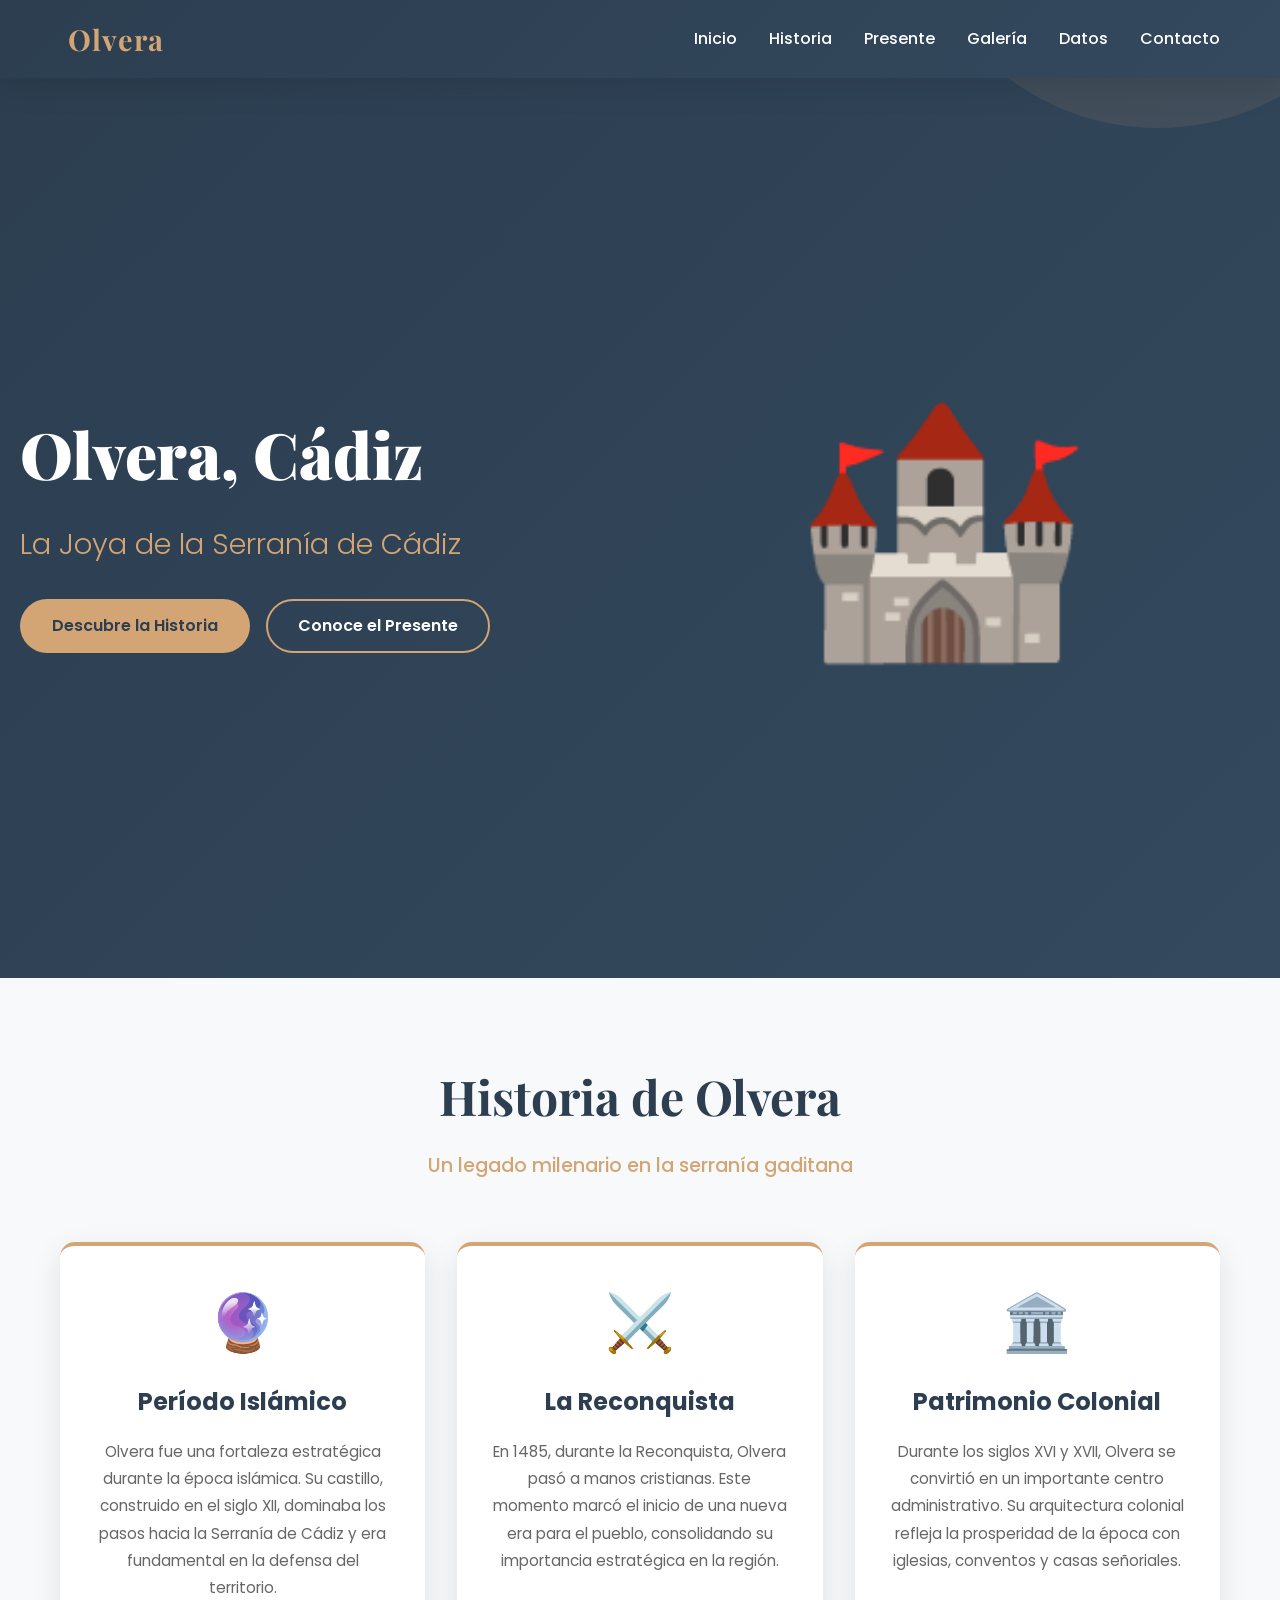
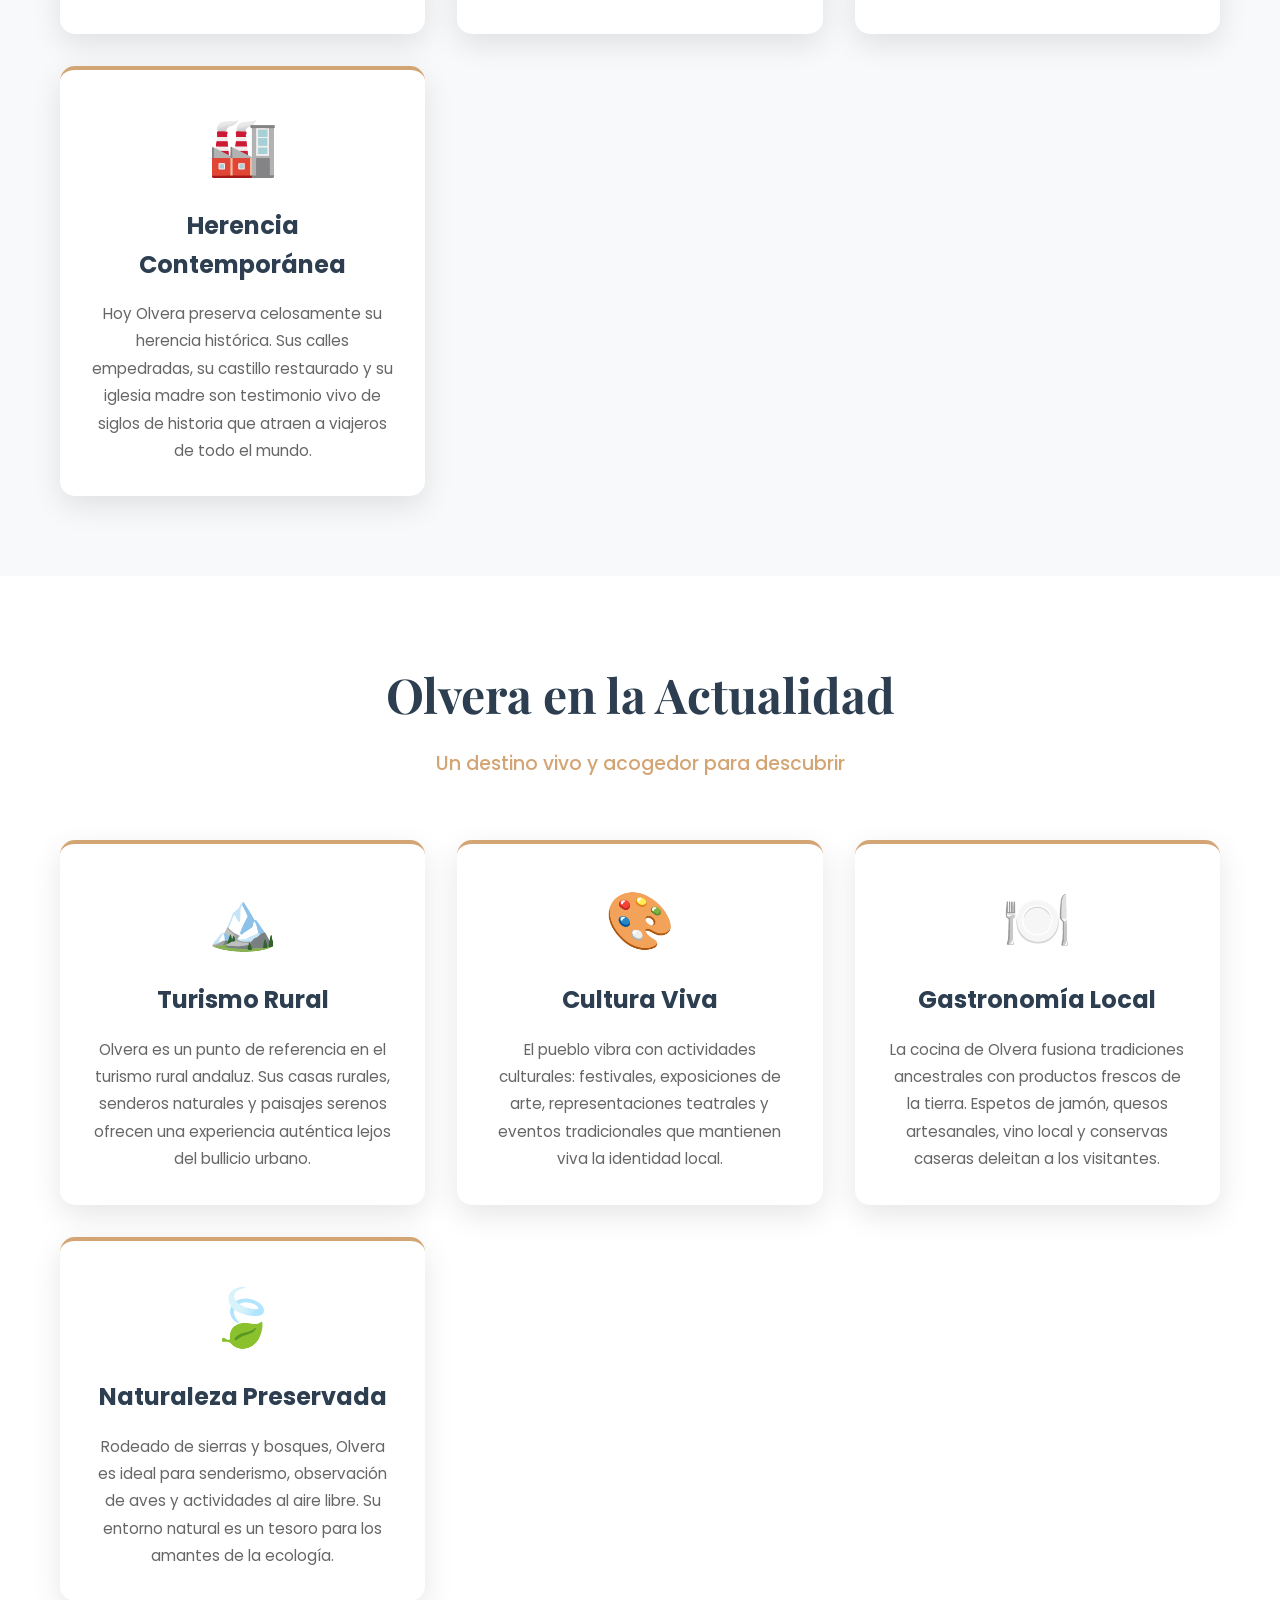
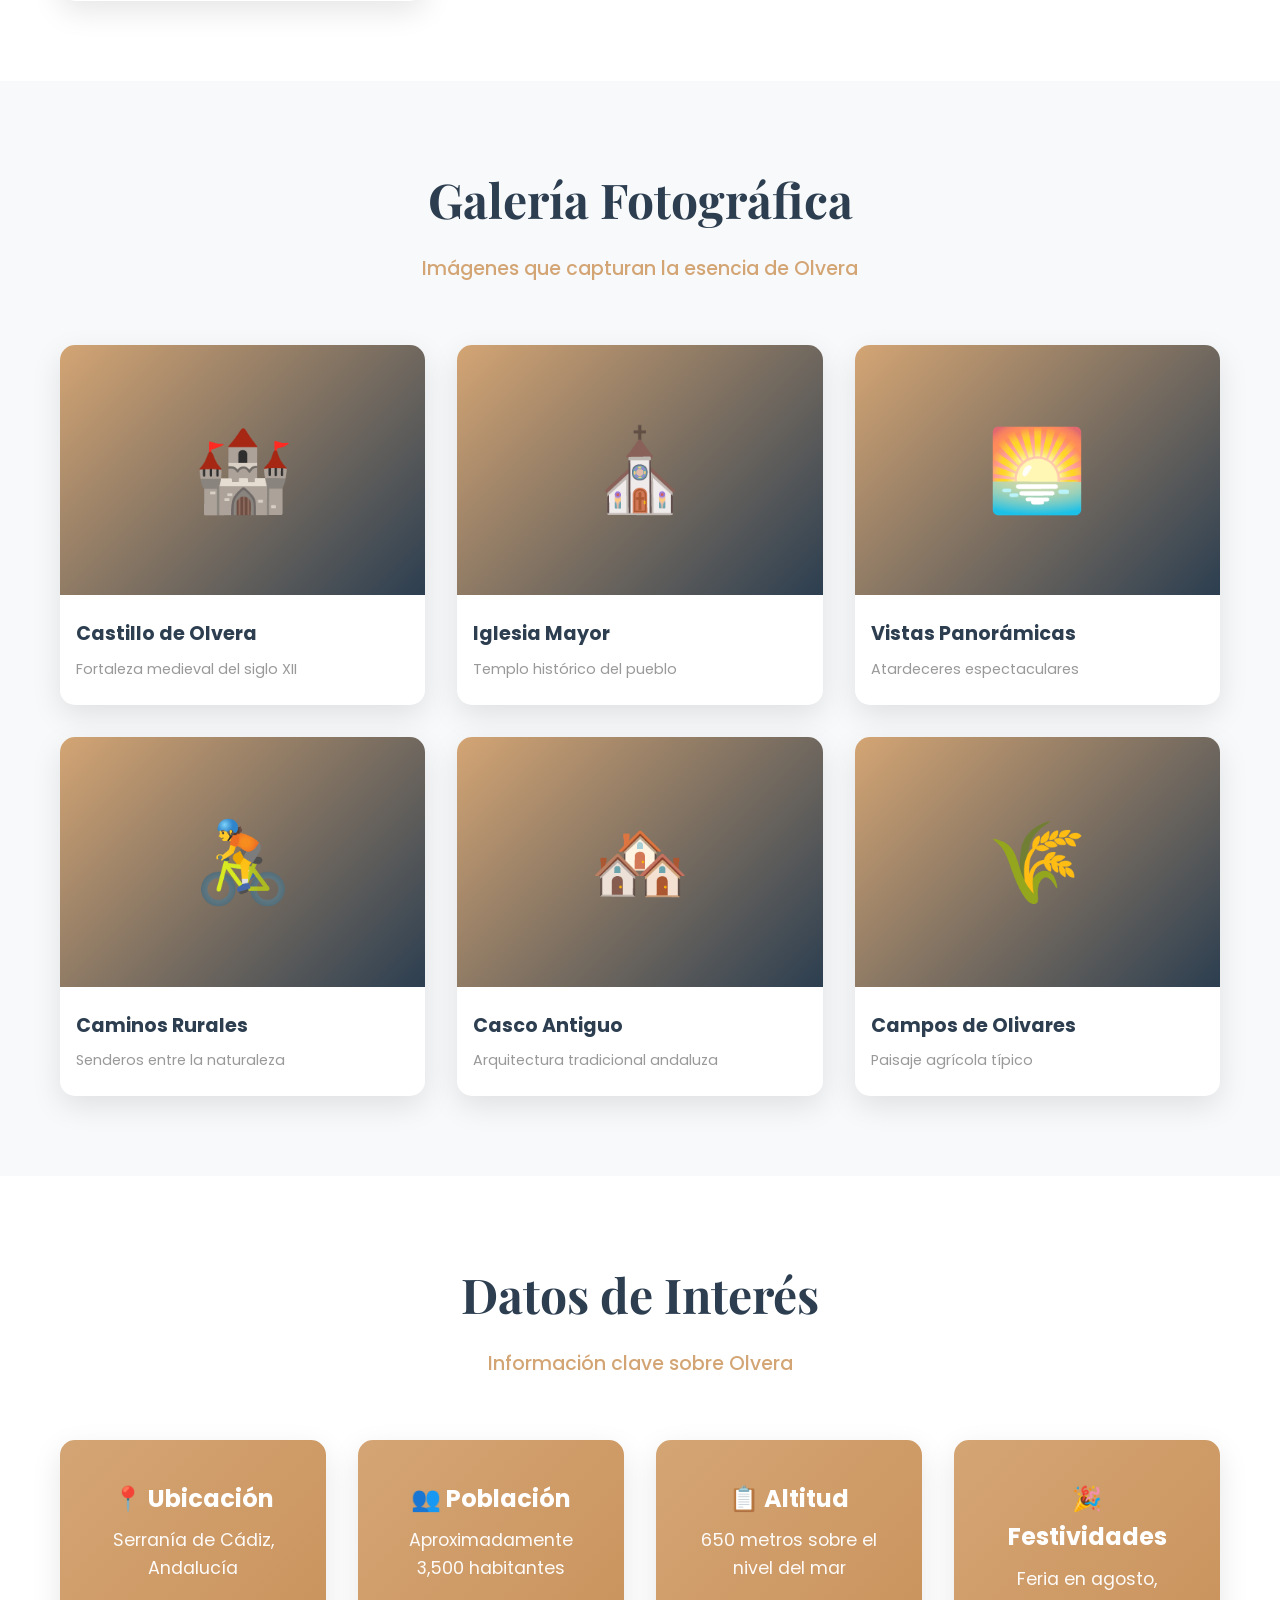
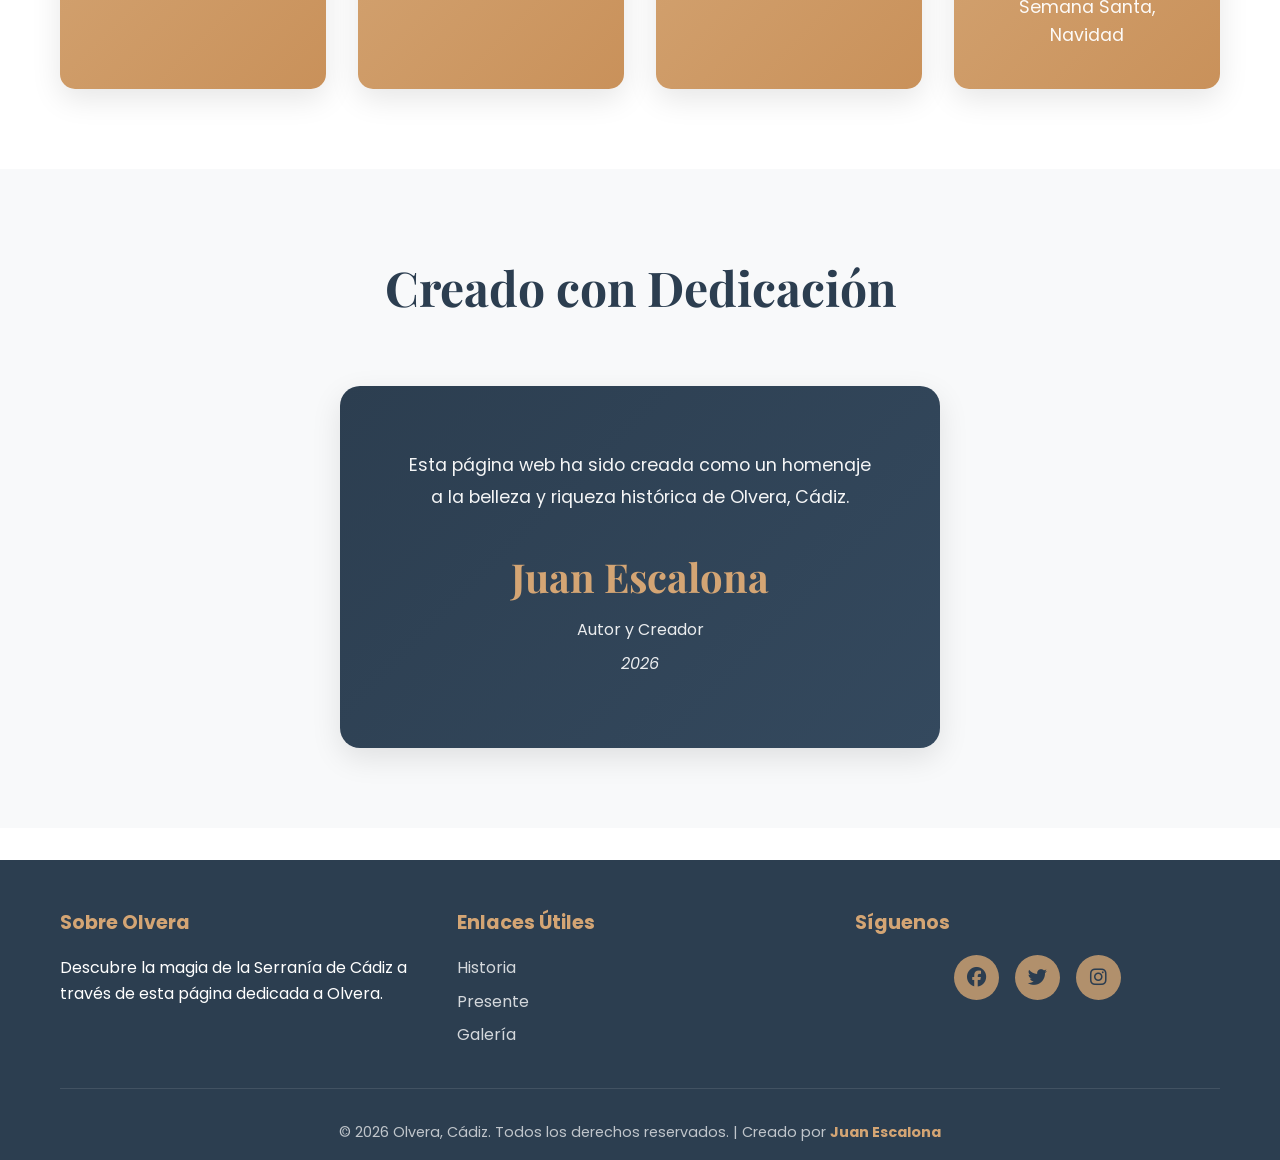
==== index.html @ c6c8226a "Inicial: Página web de presentación de Olvera, Cádiz" ====
<!DOCTYPE html>
<html lang="es">
<head>
    <meta charset="UTF-8">
    <meta name="viewport" content="width=device-width, initial-scale=1.0">
    <title>Olvera, Cádiz - Presentación Oficial</title>
    <link rel="stylesheet" href="styles.css">
    <link href="https://fonts.googleapis.com/css2?family=Playfair+Display:wght@400;700;900&family=Poppins:wght@300;400;500;600;700&display=swap" rel="stylesheet">
    <link rel="stylesheet" href="https://cdnjs.cloudflare.com/ajax/libs/font-awesome/6.4.0/css/all.min.css">
</head>
<body>
    <!-- Navbar -->
    <nav class="navbar">
        <div class="navbar-container">
            <div class="logo">
                <i class="fas fa-castle"></i> Olvera
            </div>
            <div class="menu-toggle" id="menuToggle">
                <span></span>
                <span></span>
                <span></span>
            </div>
            <ul class="nav-menu" id="navMenu">
                <li><a href="#inicio" class="nav-link">Inicio</a></li>
                <li><a href="#historia" class="nav-link">Historia</a></li>
                <li><a href="#presente" class="nav-link">Presente</a></li>
                <li><a href="#galeria" class="nav-link">Galería</a></li>
                <li><a href="#interes" class="nav-link">Datos</a></li>
                <li><a href="#contacto" class="nav-link">Contacto</a></li>
            </ul>
        </div>
    </nav>

    <!-- Hero Section -->
    <section id="inicio" class="hero">
        <div class="hero-content">
            <h1 class="hero-title">Olvera, Cádiz</h1>
            <p class="hero-subtitle">La Joya de la Serranía de Cádiz</p>
            <div class="hero-buttons">
                <a href="#historia" class="btn btn-primary">Descubre la Historia</a>
                <a href="#presente" class="btn btn-secondary">Conoce el Presente</a>
            </div>
        </div>
        <div class="hero-background">
            <div class="hero-image">🏰</div>
        </div>
    </section>

    <!-- Historia Section -->
    <section id="historia" class="section">
        <div class="container">
            <div class="section-header">
                <h2>Historia de Olvera</h2>
                <p>Un legado milenario en la serranía gaditana</p>
            </div>
            <div class="cards-grid">
                <div class="card fade-in">
                    <div class="card-icon">🔮</div>
                    <h3>Período Islámico</h3>
                    <p>Olvera fue una fortaleza estratégica durante la época islámica. Su castillo, construido en el siglo XII, dominaba los pasos hacia la Serranía de Cádiz y era fundamental en la defensa del territorio.</p>
                </div>
                <div class="card fade-in">
                    <div class="card-icon">⚔️</div>
                    <h3>La Reconquista</h3>
                    <p>En 1485, durante la Reconquista, Olvera pasó a manos cristianas. Este momento marcó el inicio de una nueva era para el pueblo, consolidando su importancia estratégica en la región.</p>
                </div>
                <div class="card fade-in">
                    <div class="card-icon">🏛️</div>
                    <h3>Patrimonio Colonial</h3>
                    <p>Durante los siglos XVI y XVII, Olvera se convirtió en un importante centro administrativo. Su arquitectura colonial refleja la prosperidad de la época con iglesias, conventos y casas señoriales.</p>
                </div>
                <div class="card fade-in">
                    <div class="card-icon">🏭</div>
                    <h3>Herencia Contemporánea</h3>
                    <p>Hoy Olvera preserva celosamente su herencia histórica. Sus calles empedradas, su castillo restaurado y su iglesia madre son testimonio vivo de siglos de historia que atraen a viajeros de todo el mundo.</p>
                </div>
            </div>
        </div>
    </section>

    <!-- Presente Section -->
    <section id="presente" class="section alternate-bg">
        <div class="container">
            <div class="section-header">
                <h2>Olvera en la Actualidad</h2>
                <p>Un destino vivo y acogedor para descubrir</p>
            </div>
            <div class="cards-grid">
                <div class="card fade-in">
                    <div class="card-icon">🏔️</div>
                    <h3>Turismo Rural</h3>
                    <p>Olvera es un punto de referencia en el turismo rural andaluz. Sus casas rurales, senderos naturales y paisajes serenos ofrecen una experiencia auténtica lejos del bullicio urbano.</p>
                </div>
                <div class="card fade-in">
                    <div class="card-icon">🎨</div>
                    <h3>Cultura Viva</h3>
                    <p>El pueblo vibra con actividades culturales: festivales, exposiciones de arte, representaciones teatrales y eventos tradicionales que mantienen viva la identidad local.</p>
                </div>
                <div class="card fade-in">
                    <div class="card-icon">🍽️</div>
                    <h3>Gastronomía Local</h3>
                    <p>La cocina de Olvera fusiona tradiciones ancestrales con productos frescos de la tierra. Espetos de jamón, quesos artesanales, vino local y conservas caseras deleitan a los visitantes.</p>
                </div>
                <div class="card fade-in">
                    <div class="card-icon">🍃</div>
                    <h3>Naturaleza Preservada</h3>
                    <p>Rodeado de sierras y bosques, Olvera es ideal para senderismo, observación de aves y actividades al aire libre. Su entorno natural es un tesoro para los amantes de la ecología.</p>
                </div>
            </div>
        </div>
    </section>

    <!-- Galería Section -->
    <section id="galeria" class="section">
        <div class="container">
            <div class="section-header">
                <h2>Galería Fotográfica</h2>
                <p>Imágenes que capturan la esencia de Olvera</p>
            </div>
            <div class="gallery-grid">
                <div class="gallery-item fade-in">
                    <div class="gallery-image">🏰</div>
                    <h4>Castillo de Olvera</h4>
                    <p>Fortaleza medieval del siglo XII</p>
                </div>
                <div class="gallery-item fade-in">
                    <div class="gallery-image">⛪</div>
                    <h4>Iglesia Mayor</h4>
                    <p>Templo histórico del pueblo</p>
                </div>
                <div class="gallery-item fade-in">
                    <div class="gallery-image">🌅</div>
                    <h4>Vistas Panorámicas</h4>
                    <p>Atardeceres espectaculares</p>
                </div>
                <div class="gallery-item fade-in">
                    <div class="gallery-image">🚴</div>
                    <h4>Caminos Rurales</h4>
                    <p>Senderos entre la naturaleza</p>
                </div>
                <div class="gallery-item fade-in">
                    <div class="gallery-image">🏘️</div>
                    <h4>Casco Antiguo</h4>
                    <p>Arquitectura tradicional andaluza</p>
                </div>
                <div class="gallery-item fade-in">
                    <div class="gallery-image">🌾</div>
                    <h4>Campos de Olivares</h4>
                    <p>Paisaje agrícola típico</p>
                </div>
            </div>
        </div>
    </section>

    <!-- Datos de Interés -->
    <section id="interes" class="section alternate-bg">
        <div class="container">
            <div class="section-header">
                <h2>Datos de Interés</h2>
                <p>Información clave sobre Olvera</p>
            </div>
            <div class="info-grid">
                <div class="info-card">
                    <h3>📍 Ubicación</h3>
                    <p>Serranía de Cádiz, Andalucía</p>
                </div>
                <div class="info-card">
                    <h3>👥 Población</h3>
                    <p>Aproximadamente 3,500 habitantes</p>
                </div>
                <div class="info-card">
                    <h3>📋 Altitud</h3>
                    <p>650 metros sobre el nivel del mar</p>
                </div>
                <div class="info-card">
                    <h3>🎉 Festividades</h3>
                    <p>Feria en agosto, Semana Santa, Navidad</p>
                </div>
            </div>
        </div>
    </section>

    <!-- Créditos Section -->
    <section id="creditos" class="section">
        <div class="container">
            <div class="section-header">
                <h2>Creado con Dedicación</h2>
            </div>
            <div class="credits-box">
                <p class="credits-text">Esta página web ha sido creada como un homenaje a la belleza y riqueza histórica de Olvera, Cádiz.</p>
                <div class="credits-author">
                    <h3>Juan Escalona</h3>
                    <p>Autor y Creador</p>
                    <p class="credits-date">2026</p>
                </div>
            </div>
        </div>
    </section>

    <!-- Contact/Footer -->
    <footer id="contacto" class="footer">
        <div class="container">
            <div class="footer-content">
                <div class="footer-section">
                    <h4>Sobre Olvera</h4>
                    <p>Descubre la magia de la Serranía de Cádiz a través de esta página dedicada a Olvera.</p>
                </div>
                <div class="footer-section">
                    <h4>Enlaces Útiles</h4>
                    <ul>
                        <li><a href="#historia">Historia</a></li>
                        <li><a href="#presente">Presente</a></li>
                        <li><a href="#galeria">Galería</a></li>
                    </ul>
                </div>
                <div class="footer-section">
                    <h4>Síguenos</h4>
                    <div class="social-links">
                        <a href="#"><i class="fab fa-facebook"></i></a>
                        <a href="#"><i class="fab fa-twitter"></i></a>
                        <a href="#"><i class="fab fa-instagram"></i></a>
                    </div>
                </div>
            </div>
            <div class="footer-bottom">
                <p>&copy; 2026 Olvera, Cádiz. Todos los derechos reservados. | Creado por <strong>Juan Escalona</strong></p>
            </div>
        </div>
    </footer>

    <script src="script.js"></script>
</body>
</html>
---- styles.css ----
/* ============================================
   VARIABLES Y CONFIGURACIÓN GLOBAL
   ============================================ */

:root {
    --primary-color: #d4a574;
    --secondary-color: #2c3e50;
    --accent-color: #e74c3c;
    --light-bg: #f8f9fa;
    --dark-text: #2c3e50;
    --light-text: #ffffff;
    --border-color: #e0e0e0;
    --shadow: 0 10px 30px rgba(0, 0, 0, 0.1);
    --transition: all 0.3s ease;
}

/* ============================================
   RESET Y BASE
   ============================================ */

* {
    margin: 0;
    padding: 0;
    box-sizing: border-box;
}

html {
    scroll-behavior: smooth;
}

body {
    font-family: 'Poppins', sans-serif;
    color: var(--dark-text);
    line-height: 1.6;
    overflow-x: hidden;
}

.container {
    max-width: 1200px;
    margin: 0 auto;
    padding: 0 20px;
}

/* ============================================
   NAVBAR
   ============================================ */

.navbar {
    background: linear-gradient(135deg, var(--secondary-color) 0%, #34495e 100%);
    color: var(--light-text);
    padding: 1rem 0;
    position: sticky;
    top: 0;
    z-index: 1000;
    box-shadow: var(--shadow);
}

.navbar-container {
    max-width: 1200px;
    margin: 0 auto;
    padding: 0 20px;
    display: flex;
    justify-content: space-between;
    align-items: center;
}

.logo {
    font-size: 1.8rem;
    font-weight: 700;
    font-family: 'Playfair Display', serif;
    color: var(--primary-color);
    letter-spacing: 1px;
}

.nav-menu {
    display: flex;
    list-style: none;
    gap: 2rem;
}

.nav-link {
    color: var(--light-text);
    text-decoration: none;
    font-weight: 500;
    transition: var(--transition);
    position: relative;
}

.nav-link:hover {
    color: var(--primary-color);
}

.nav-link::after {
    content: '';
    position: absolute;
    bottom: -5px;
    left: 0;
    width: 0;
    height: 2px;
    background-color: var(--primary-color);
    transition: width 0.3s ease;
}

.nav-link:hover::after {
    width: 100%;
}

.menu-toggle {
    display: none;
    flex-direction: column;
    cursor: pointer;
}

.menu-toggle span {
    width: 25px;
    height: 3px;
    background-color: var(--light-text);
    margin: 5px 0;
    transition: var(--transition);
}

/* ============================================
   HERO SECTION
   ============================================ */

.hero {
    background: linear-gradient(135deg, #2c3e50 0%, #34495e 100%);
    color: var(--light-text);
    min-height: 100vh;
    display: flex;
    align-items: center;
    justify-content: space-between;
    padding: 80px 20px;
    position: relative;
    overflow: hidden;
}

.hero::before {
    content: '';
    position: absolute;
    top: -50%;
    right: -10%;
    width: 500px;
    height: 500px;
    background: rgba(212, 165, 116, 0.1);
    border-radius: 50%;
    animation: float 6s ease-in-out infinite;
}

.hero-content {
    flex: 1;
    z-index: 1;
    max-width: 600px;
    animation: slideInLeft 0.8s ease;
}

.hero-title {
    font-family: 'Playfair Display', serif;
    font-size: 4rem;
    font-weight: 900;
    margin-bottom: 1rem;
    color: var(--light-text);
}

.hero-subtitle {
    font-size: 1.8rem;
    color: var(--primary-color);
    margin-bottom: 2rem;
    font-weight: 300;
}

.hero-buttons {
    display: flex;
    gap: 1rem;
    flex-wrap: wrap;
}

.btn {
    padding: 12px 30px;
    border-radius: 50px;
    text-decoration: none;
    font-weight: 600;
    transition: var(--transition);
    cursor: pointer;
    border: 2px solid transparent;
    font-size: 1rem;
}

.btn-primary {
    background-color: var(--primary-color);
    color: var(--secondary-color);
}

.btn-primary:hover {
    transform: translateY(-3px);
    box-shadow: 0 15px 35px rgba(212, 165, 116, 0.3);
}

.btn-secondary {
    background-color: transparent;
    color: var(--light-text);
    border: 2px solid var(--primary-color);
}

.btn-secondary:hover {
    background-color: var(--primary-color);
    color: var(--secondary-color);
    transform: translateY(-3px);
}

.hero-background {
    flex: 1;
    display: flex;
    justify-content: center;
    align-items: center;
    animation: slideInRight 0.8s ease;
}

.hero-image {
    font-size: 15rem;
    animation: float 6s ease-in-out infinite;
}

/* ============================================
   SECCIONES
   ============================================ */

.section {
    padding: 80px 20px;
    background-color: var(--light-bg);
}

.alternate-bg {
    background-color: var(--light-text);
}

.section-header {
    text-align: center;
    margin-bottom: 60px;
}

.section-header h2 {
    font-family: 'Playfair Display', serif;
    font-size: 3rem;
    color: var(--secondary-color);
    margin-bottom: 1rem;
}

.section-header p {
    font-size: 1.2rem;
    color: var(--primary-color);
    font-weight: 500;
}

/* ============================================
   CARDS GRID
   ============================================ */

.cards-grid {
    display: grid;
    grid-template-columns: repeat(auto-fit, minmax(280px, 1fr));
    gap: 2rem;
}

.card {
    background: var(--light-text);
    padding: 2rem;
    border-radius: 15px;
    box-shadow: var(--shadow);
    transition: var(--transition);
    text-align: center;
    border-top: 4px solid var(--primary-color);
}

.card:hover {
    transform: translateY(-10px);
    box-shadow: 0 20px 40px rgba(0, 0, 0, 0.15);
}

.card-icon {
    font-size: 3.5rem;
    margin-bottom: 1rem;
    display: inline-block;
    animation: bounce 2s ease-in-out infinite;
}

.card h3 {
    font-size: 1.5rem;
    margin-bottom: 1rem;
    color: var(--secondary-color);
}

.card p {
    color: #666;
    line-height: 1.8;
    font-size: 0.95rem;
}

/* ============================================
   GALERÍA
   ============================================ */

.gallery-grid {
    display: grid;
    grid-template-columns: repeat(auto-fit, minmax(300px, 1fr));
    gap: 2rem;
}

.gallery-item {
    background: var(--light-text);
    border-radius: 15px;
    overflow: hidden;
    box-shadow: var(--shadow);
    transition: var(--transition);
}

.gallery-item:hover {
    transform: scale(1.05);
    box-shadow: 0 20px 40px rgba(0, 0, 0, 0.15);
}

.gallery-image {
    width: 100%;
    height: 250px;
    background: linear-gradient(135deg, var(--primary-color), var(--secondary-color));
    display: flex;
    align-items: center;
    justify-content: center;
    font-size: 5rem;
    transition: var(--transition);
}

.gallery-item:hover .gallery-image {
    background: linear-gradient(135deg, var(--secondary-color), var(--primary-color));
    transform: scale(1.1);
}

.gallery-item h4 {
    padding: 1.5rem 1rem 0.5rem;
    color: var(--secondary-color);
    font-size: 1.2rem;
}

.gallery-item p {
    padding: 0 1rem 1.5rem;
    color: #999;
    font-size: 0.9rem;
}

/* ============================================
   INFO GRID
   ============================================ */

.info-grid {
    display: grid;
    grid-template-columns: repeat(auto-fit, minmax(250px, 1fr));
    gap: 2rem;
}

.info-card {
    background: linear-gradient(135deg, var(--primary-color), #c9915a);
    color: var(--light-text);
    padding: 2.5rem;
    border-radius: 15px;
    text-align: center;
    box-shadow: var(--shadow);
    transition: var(--transition);
}

.info-card:hover {
    transform: translateY(-8px);
    box-shadow: 0 20px 40px rgba(212, 165, 116, 0.3);
}

.info-card h3 {
    font-size: 1.5rem;
    margin-bottom: 0.5rem;
}

.info-card p {
    font-size: 1.1rem;
    opacity: 0.95;
}

/* ============================================
   CRÉDITOS
   ============================================ */

.credits-box {
    background: linear-gradient(135deg, var(--secondary-color), #34495e);
    color: var(--light-text);
    padding: 4rem;
    border-radius: 20px;
    text-align: center;
    box-shadow: var(--shadow);
    margin: 0 auto;
    max-width: 600px;
}

.credits-text {
    font-size: 1.1rem;
    margin-bottom: 2rem;
    line-height: 1.8;
    opacity: 0.95;
}

.credits-author h3 {
    font-family: 'Playfair Display', serif;
    font-size: 2.5rem;
    color: var(--primary-color);
    margin-bottom: 0.5rem;
}

.credits-author p {
    font-size: 1rem;
    opacity: 0.9;
    margin: 0.5rem 0;
}

.credits-date {
    font-style: italic;
    opacity: 0.7;
    margin-top: 1rem;
}

/* ============================================
   FOOTER
   ============================================ */

.footer {
    background: var(--secondary-color);
    color: var(--light-text);
    padding: 3rem 20px 1rem;
    margin-top: 2rem;
}

.footer-content {
    display: grid;
    grid-template-columns: repeat(auto-fit, minmax(250px, 1fr));
    gap: 2rem;
    margin-bottom: 2rem;
}

.footer-section h4 {
    color: var(--primary-color);
    margin-bottom: 1rem;
    font-size: 1.2rem;
}

.footer-section ul {
    list-style: none;
}

.footer-section ul li {
    margin-bottom: 0.5rem;
}

.footer-section a {
    color: var(--light-text);
    text-decoration: none;
    transition: var(--transition);
    opacity: 0.8;
}

.footer-section a:hover {
    color: var(--primary-color);
    opacity: 1;
}

.social-links {
    display: flex;
    gap: 1rem;
    justify-content: center;
}

.social-links a {
    width: 45px;
    height: 45px;
    border-radius: 50%;
    background-color: var(--primary-color);
    display: flex;
    align-items: center;
    justify-content: center;
    color: var(--secondary-color);
    font-size: 1.2rem;
}

.social-links a:hover {
    background-color: var(--light-text);
    color: var(--secondary-color);
}

.footer-bottom {
    text-align: center;
    padding-top: 2rem;
    border-top: 1px solid rgba(255, 255, 255, 0.1);
    color: rgba(255, 255, 255, 0.7);
    font-size: 0.9rem;
}

.footer-bottom strong {
    color: var(--primary-color);
}

/* ============================================
   ANIMACIONES
   ============================================ */

@keyframes float {
    0%, 100% {
        transform: translateY(0px);
    }
    50% {
        transform: translateY(-20px);
    }
}

@keyframes slideInLeft {
    from {
        opacity: 0;
        transform: translateX(-100px);
    }
    to {
        opacity: 1;
        transform: translateX(0);
    }
}

@keyframes slideInRight {
    from {
        opacity: 0;
        transform: translateX(100px);
    }
    to {
        opacity: 1;
        transform: translateX(0);
    }
}

@keyframes bounce {
    0%, 100% {
        transform: translateY(0);
    }
    50% {
        transform: translateY(-10px);
    }
}

@keyframes fadeIn {
    from {
        opacity: 0;
        transform: translateY(30px);
    }
    to {
        opacity: 1;
        transform: translateY(0);
    }
}

.fade-in {
    animation: fadeIn 0.6s ease forwards;
}

/* ============================================
   RESPONSIVE - TABLET
   ============================================ */

@media (max-width: 768px) {
    .menu-toggle {
        display: flex;
    }

    .nav-menu {
        position: absolute;
        top: 70px;
        right: 0;
        left: 0;
        flex-direction: column;
        background-color: var(--secondary-color);
        text-align: center;
        gap: 0;
        max-height: 0;
        overflow: hidden;
        transition: max-height 0.3s ease;
    }

    .nav-menu.active {
        max-height: 400px;
    }

    .nav-menu li {
        padding: 1rem 0;
        border-bottom: 1px solid rgba(255, 255, 255, 0.1);
    }

    .hero {
        flex-direction: column;
        text-align: center;
        min-height: 85vh;
        padding: 60px 20px;
    }

    .hero-title {
        font-size: 2.5rem;
    }

    .hero-subtitle {
        font-size: 1.3rem;
    }

    .hero-buttons {
        justify-content: center;
    }

    .hero-image {
        font-size: 8rem;
        margin-top: 2rem;
    }

    .section {
        padding: 60px 20px;
    }

    .section-header h2 {
        font-size: 2.2rem;
    }

    .cards-grid {
        grid-template-columns: 1fr;
    }

    .gallery-grid {
        grid-template-columns: repeat(auto-fit, minmax(250px, 1fr));
    }
}

/* ============================================
   RESPONSIVE - MOBILE
   ============================================ */

@media (max-width: 480px) {
    .navbar-container {
        padding: 0 15px;
    }

    .logo {
        font-size: 1.4rem;
    }

    .hero-title {
        font-size: 2rem;
    }

    .hero-subtitle {
        font-size: 1rem;
    }

    .hero-buttons {
        flex-direction: column;
        gap: 0.5rem;
    }

    .btn {
        width: 100%;
        text-align: center;
    }

    .hero-image {
        font-size: 6rem;
    }

    .section-header h2 {
        font-size: 1.8rem;
    }

    .section-header p {
        font-size: 1rem;
    }

    .card {
        padding: 1.5rem;
    }

    .card-icon {
        font-size: 2.5rem;
    }

    .info-card {
        padding: 1.5rem;
    }

    .credits-box {
        padding: 2rem;
    }

    .credits-author h3 {
        font-size: 1.8rem;
    }

    .footer-content {
        grid-template-columns: 1fr;
    }
}
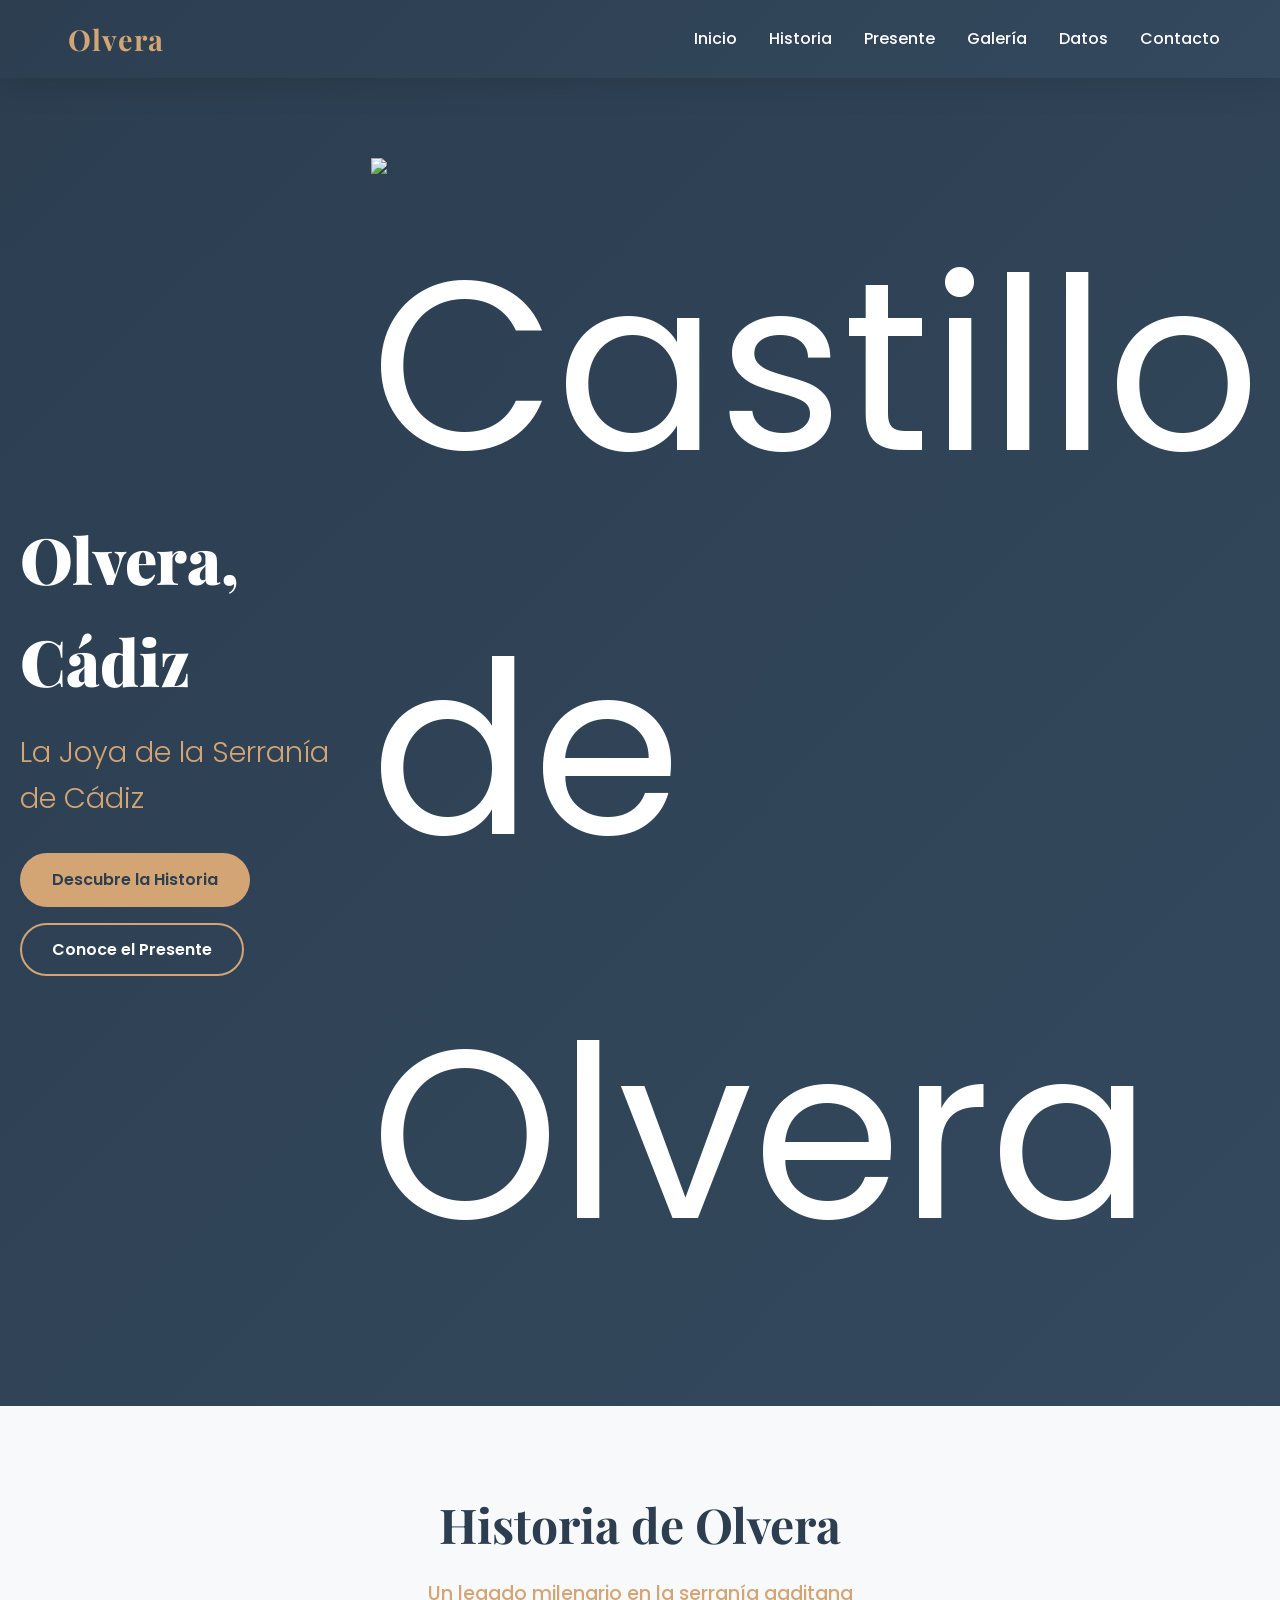
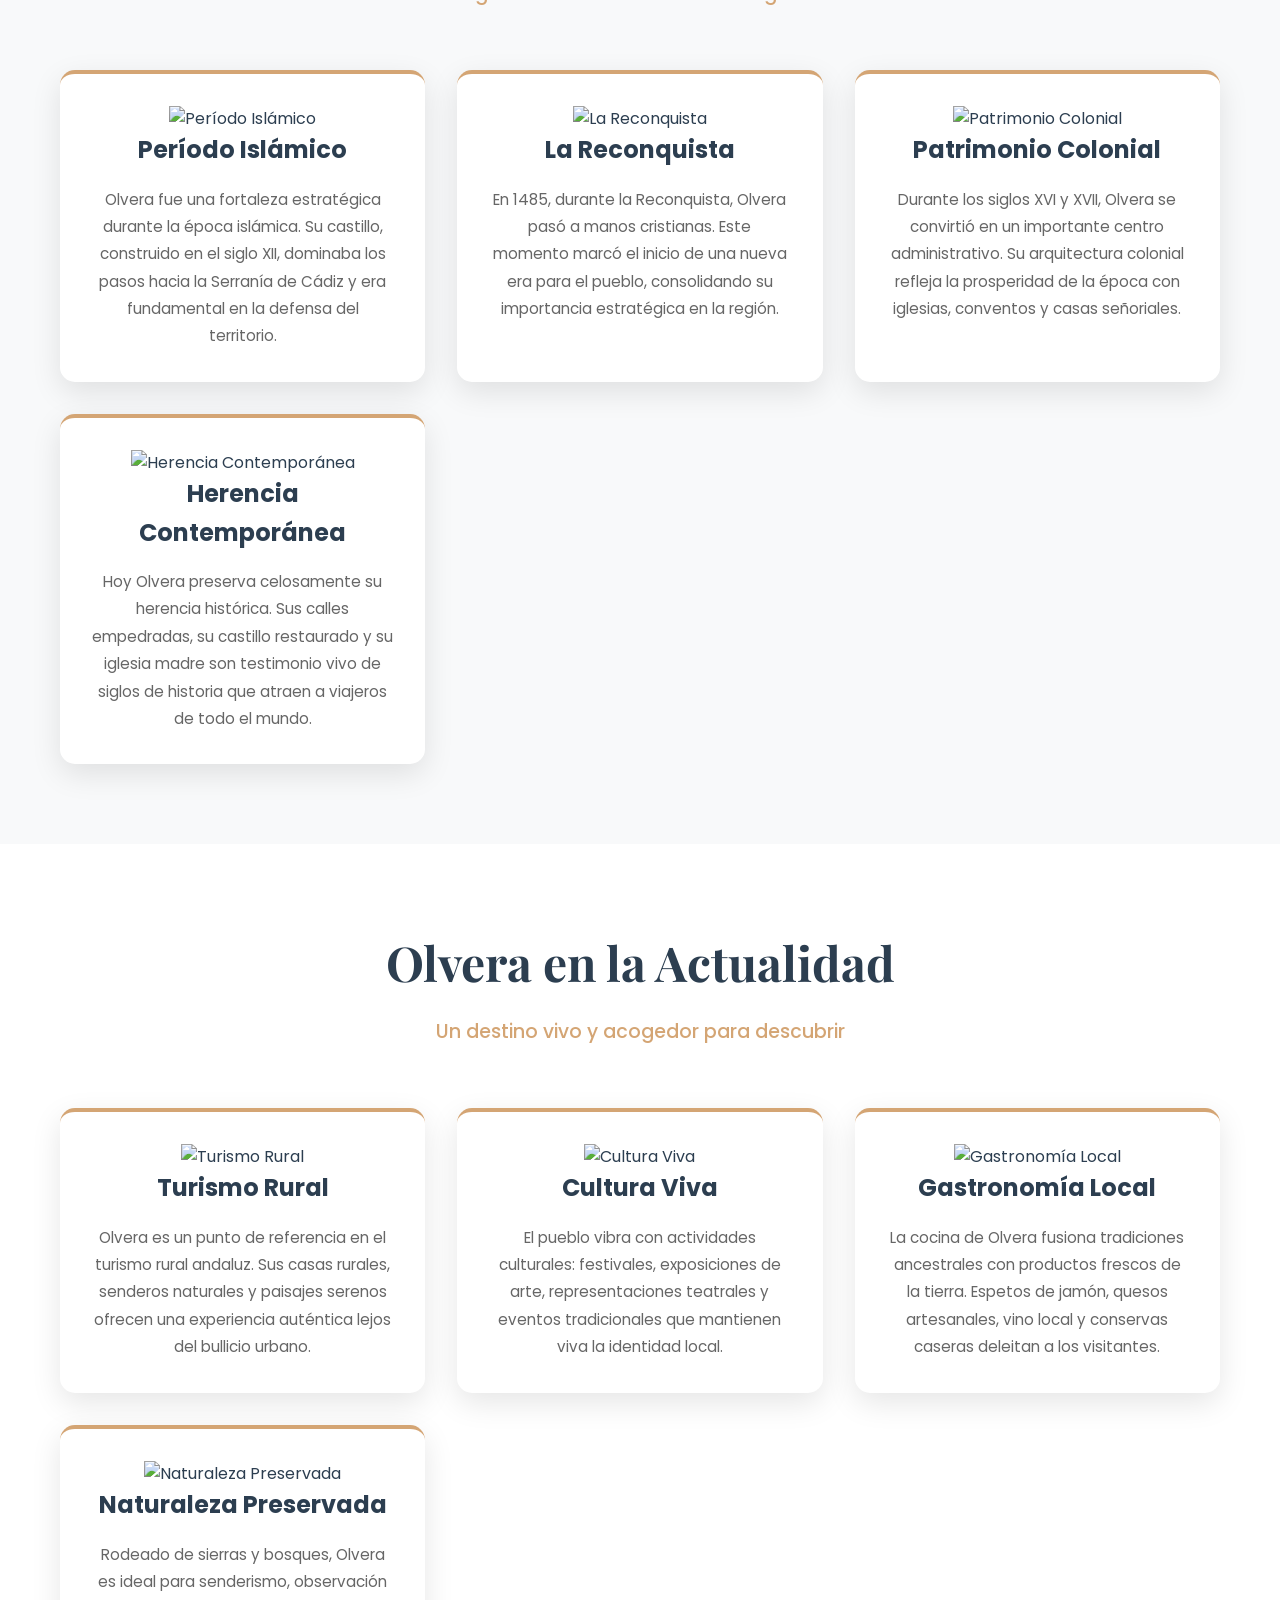
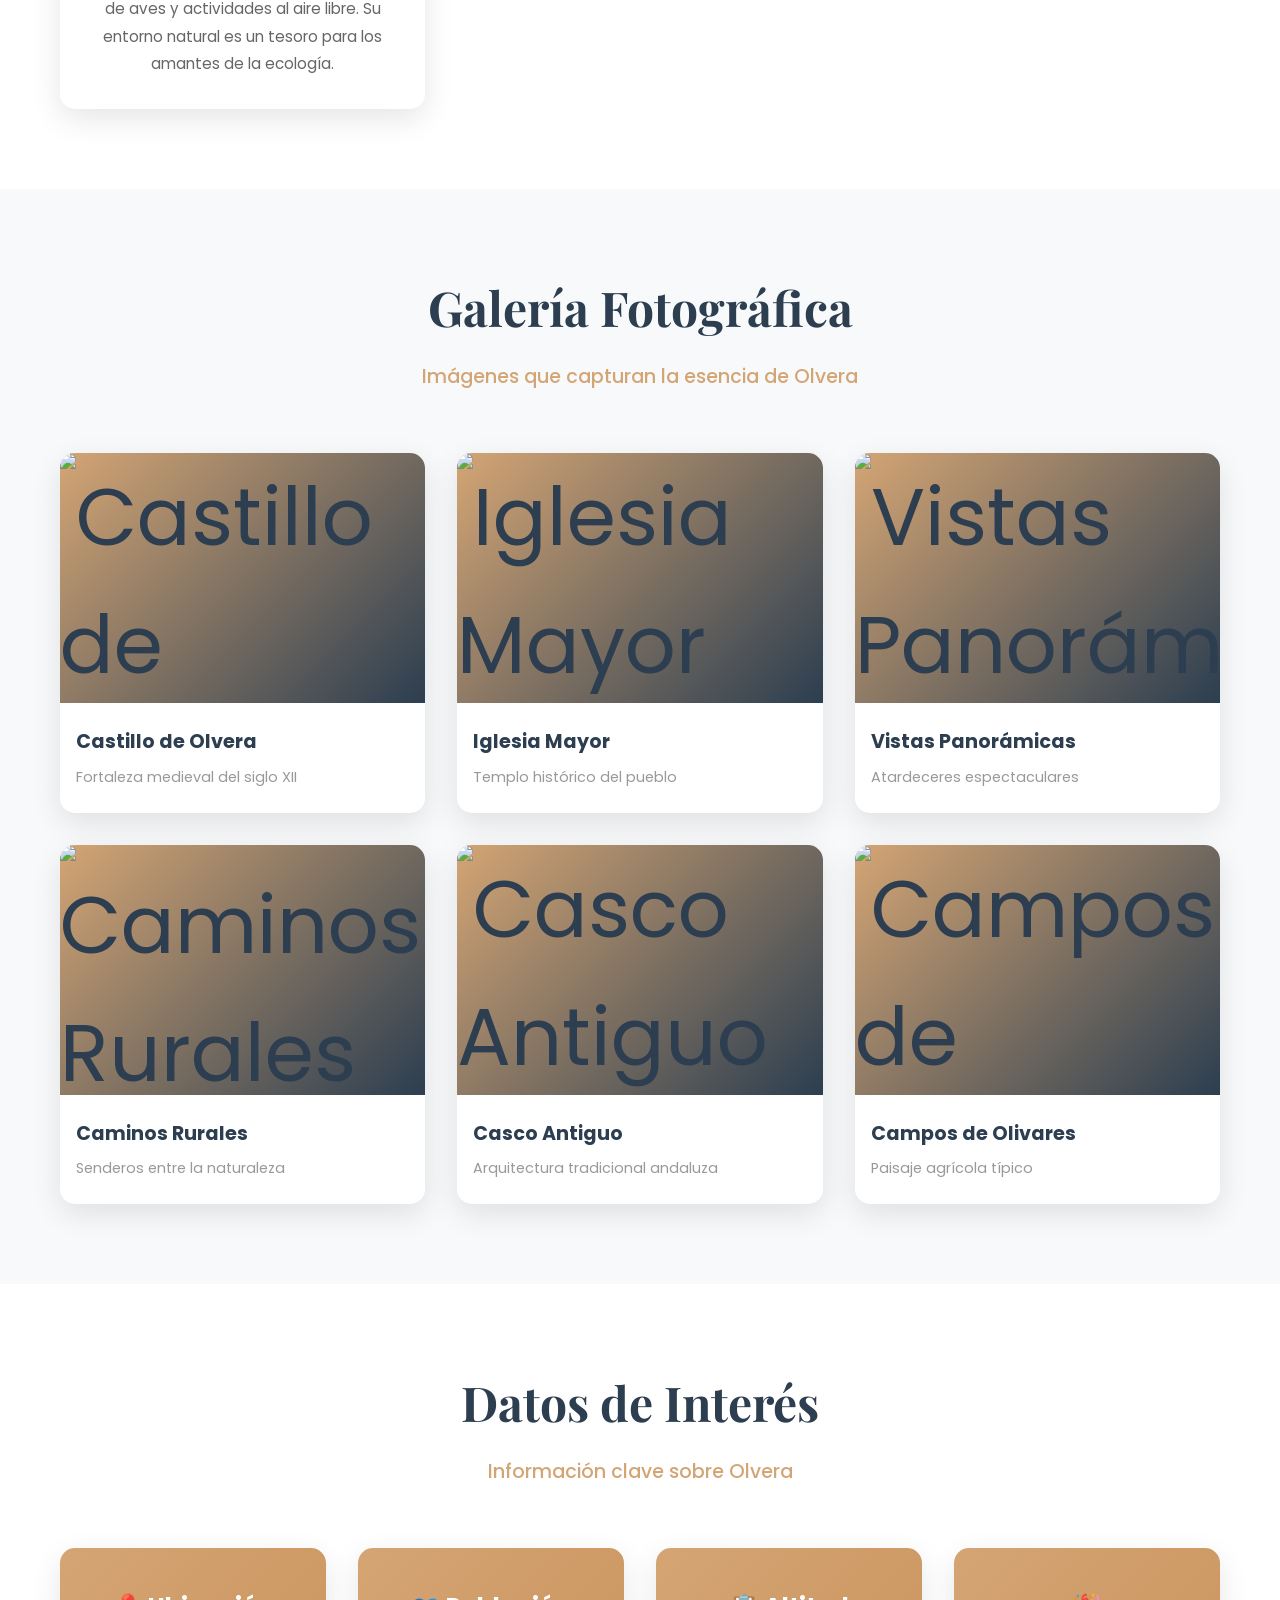
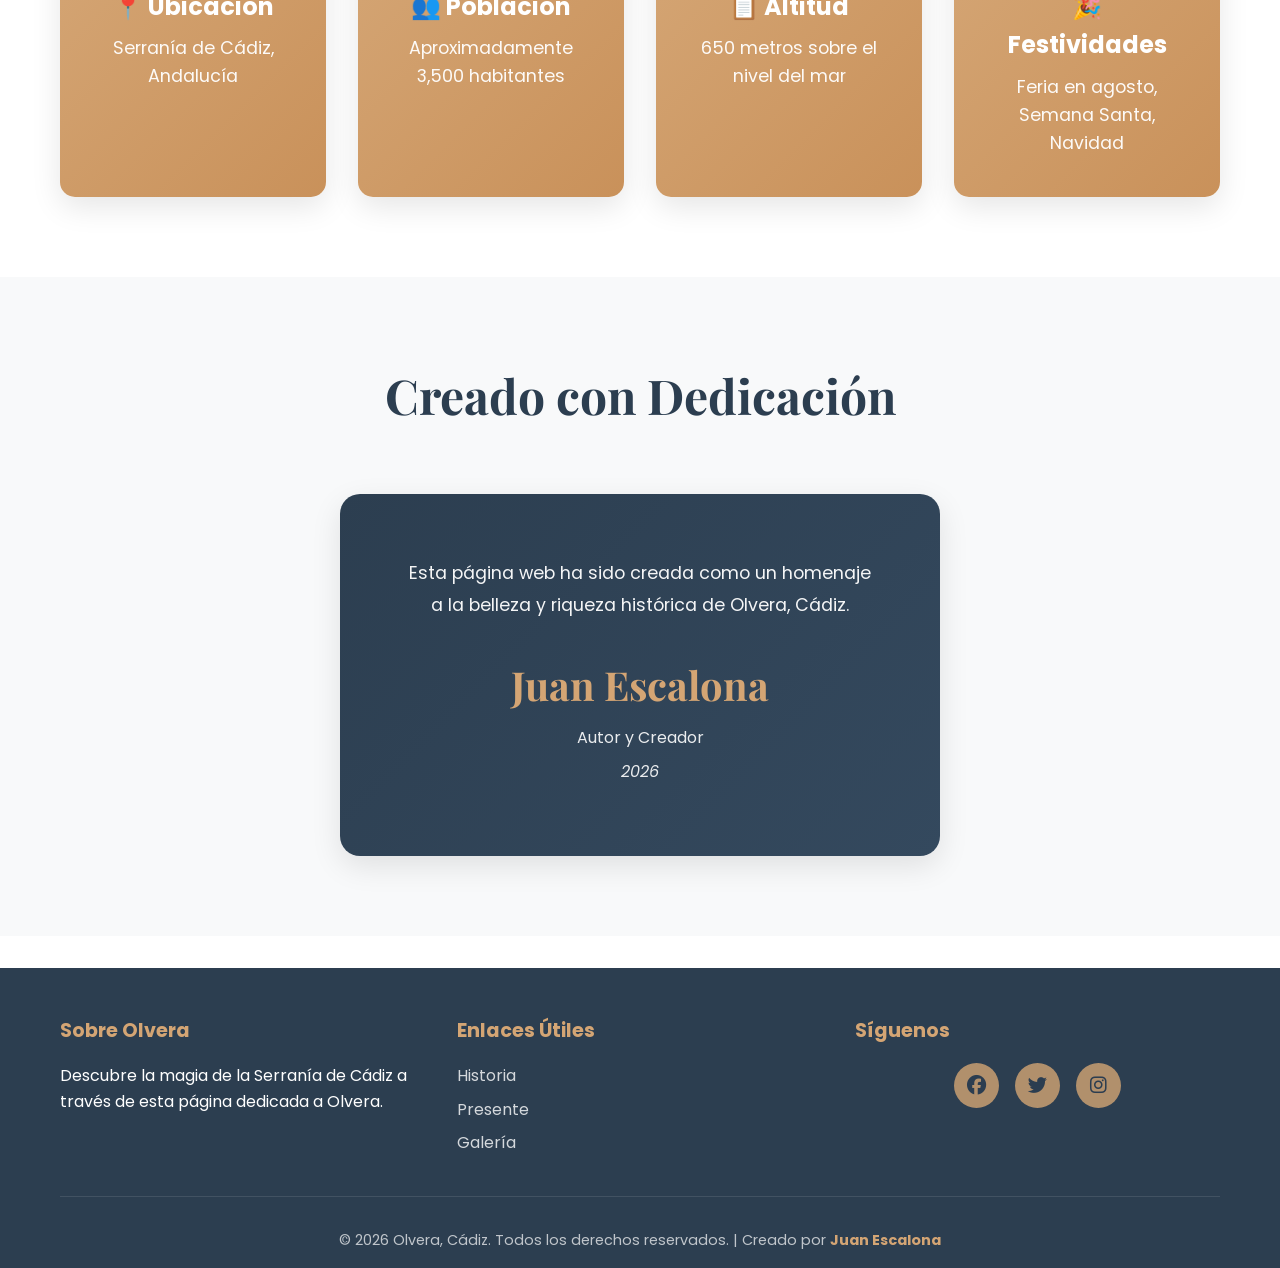
==== commit 00916035: "Actualizar: Reemplazar iconos por fotos reales de Olvera, Cádiz" ====
--- a/index.html
+++ b/index.html
@@ -42,7 +42,9 @@
             </div>
         </div>
         <div class="hero-background">
-            <div class="hero-image">🏰</div>
+            <div class="hero-image">
+                <img src="https://images.unsplash.com/photo-1486406146926-c627a92ad1ab?w=500&h=500&fit=crop" alt="Castillo de Olvera" class="hero-img">
+            </div>
         </div>
     </section>
 
@@ -55,22 +57,22 @@
             </div>
             <div class="cards-grid">
                 <div class="card fade-in">
-                    <div class="card-icon">🔮</div>
+                    <img src="https://images.unsplash.com/photo-1511632765486-a01980e01a18?w=400&h=250&fit=crop" alt="Período Islámico" class="card-image">
                     <h3>Período Islámico</h3>
                     <p>Olvera fue una fortaleza estratégica durante la época islámica. Su castillo, construido en el siglo XII, dominaba los pasos hacia la Serranía de Cádiz y era fundamental en la defensa del territorio.</p>
                 </div>
                 <div class="card fade-in">
-                    <div class="card-icon">⚔️</div>
+                    <img src="https://images.unsplash.com/photo-1578484747066-d557a0ab0c7f?w=400&h=250&fit=crop" alt="La Reconquista" class="card-image">
                     <h3>La Reconquista</h3>
                     <p>En 1485, durante la Reconquista, Olvera pasó a manos cristianas. Este momento marcó el inicio de una nueva era para el pueblo, consolidando su importancia estratégica en la región.</p>
                 </div>
                 <div class="card fade-in">
-                    <div class="card-icon">🏛️</div>
+                    <img src="https://images.unsplash.com/photo-1484542603127-984f4f7d14cb?w=400&h=250&fit=crop" alt="Patrimonio Colonial" class="card-image">
                     <h3>Patrimonio Colonial</h3>
                     <p>Durante los siglos XVI y XVII, Olvera se convirtió en un importante centro administrativo. Su arquitectura colonial refleja la prosperidad de la época con iglesias, conventos y casas señoriales.</p>
                 </div>
                 <div class="card fade-in">
-                    <div class="card-icon">🏭</div>
+                    <img src="https://images.unsplash.com/photo-1532619675605-1ede6c2e2fe0?w=400&h=250&fit=crop" alt="Herencia Contemporánea" class="card-image">
                     <h3>Herencia Contemporánea</h3>
                     <p>Hoy Olvera preserva celosamente su herencia histórica. Sus calles empedradas, su castillo restaurado y su iglesia madre son testimonio vivo de siglos de historia que atraen a viajeros de todo el mundo.</p>
                 </div>
@@ -87,22 +89,22 @@
             </div>
             <div class="cards-grid">
                 <div class="card fade-in">
-                    <div class="card-icon">🏔️</div>
+                    <img src="https://images.unsplash.com/photo-1469854523086-cc02fe5d8800?w=400&h=250&fit=crop" alt="Turismo Rural" class="card-image">
                     <h3>Turismo Rural</h3>
                     <p>Olvera es un punto de referencia en el turismo rural andaluz. Sus casas rurales, senderos naturales y paisajes serenos ofrecen una experiencia auténtica lejos del bullicio urbano.</p>
                 </div>
                 <div class="card fade-in">
-                    <div class="card-icon">🎨</div>
+                    <img src="https://images.unsplash.com/photo-1495906033028-6b60fc8b70a9?w=400&h=250&fit=crop" alt="Cultura Viva" class="card-image">
                     <h3>Cultura Viva</h3>
                     <p>El pueblo vibra con actividades culturales: festivales, exposiciones de arte, representaciones teatrales y eventos tradicionales que mantienen viva la identidad local.</p>
                 </div>
                 <div class="card fade-in">
-                    <div class="card-icon">🍽️</div>
+                    <img src="https://images.unsplash.com/photo-1495521821757-a1efb6729352?w=400&h=250&fit=crop" alt="Gastronomía Local" class="card-image">
                     <h3>Gastronomía Local</h3>
                     <p>La cocina de Olvera fusiona tradiciones ancestrales con productos frescos de la tierra. Espetos de jamón, quesos artesanales, vino local y conservas caseras deleitan a los visitantes.</p>
                 </div>
                 <div class="card fade-in">
-                    <div class="card-icon">🍃</div>
+                    <img src="https://images.unsplash.com/photo-1441974231531-c6227db76b6e?w=400&h=250&fit=crop" alt="Naturaleza Preservada" class="card-image">
                     <h3>Naturaleza Preservada</h3>
                     <p>Rodeado de sierras y bosques, Olvera es ideal para senderismo, observación de aves y actividades al aire libre. Su entorno natural es un tesoro para los amantes de la ecología.</p>
                 </div>
@@ -119,32 +121,32 @@
             </div>
             <div class="gallery-grid">
                 <div class="gallery-item fade-in">
-                    <div class="gallery-image">🏰</div>
+                    <img src="https://images.unsplash.com/photo-1486406146926-c627a92ad1ab?w=500&h=350&fit=crop" alt="Castillo de Olvera" class="gallery-image">
                     <h4>Castillo de Olvera</h4>
                     <p>Fortaleza medieval del siglo XII</p>
                 </div>
                 <div class="gallery-item fade-in">
-                    <div class="gallery-image">⛪</div>
+                    <img src="https://images.unsplash.com/photo-1488646953014-85cb44e25828?w=500&h=350&fit=crop" alt="Iglesia Mayor" class="gallery-image">
                     <h4>Iglesia Mayor</h4>
                     <p>Templo histórico del pueblo</p>
                 </div>
                 <div class="gallery-item fade-in">
-                    <div class="gallery-image">🌅</div>
+                    <img src="https://images.unsplash.com/photo-1495947671994-f7fa2f76dcc4?w=500&h=350&fit=crop" alt="Vistas Panorámicas" class="gallery-image">
                     <h4>Vistas Panorámicas</h4>
                     <p>Atardeceres espectaculares</p>
                 </div>
                 <div class="gallery-item fade-in">
-                    <div class="gallery-image">🚴</div>
+                    <img src="https://images.unsplash.com/photo-1506905925346-21bda4d32df4?w=500&h=350&fit=crop" alt="Caminos Rurales" class="gallery-image">
                     <h4>Caminos Rurales</h4>
                     <p>Senderos entre la naturaleza</p>
                 </div>
                 <div class="gallery-item fade-in">
-                    <div class="gallery-image">🏘️</div>
+                    <img src="https://images.unsplash.com/photo-1517760444937-f8900b74bcea?w=500&h=350&fit=crop" alt="Casco Antiguo" class="gallery-image">
                     <h4>Casco Antiguo</h4>
                     <p>Arquitectura tradicional andaluza</p>
                 </div>
                 <div class="gallery-item fade-in">
-                    <div class="gallery-image">🌾</div>
+                    <img src="https://images.unsplash.com/photo-1495494169049-0dca7b2e56ca?w=500&h=350&fit=crop" alt="Campos de Olivares" class="gallery-image">
                     <h4>Campos de Olivares</h4>
                     <p>Paisaje agrícola típico</p>
                 </div>
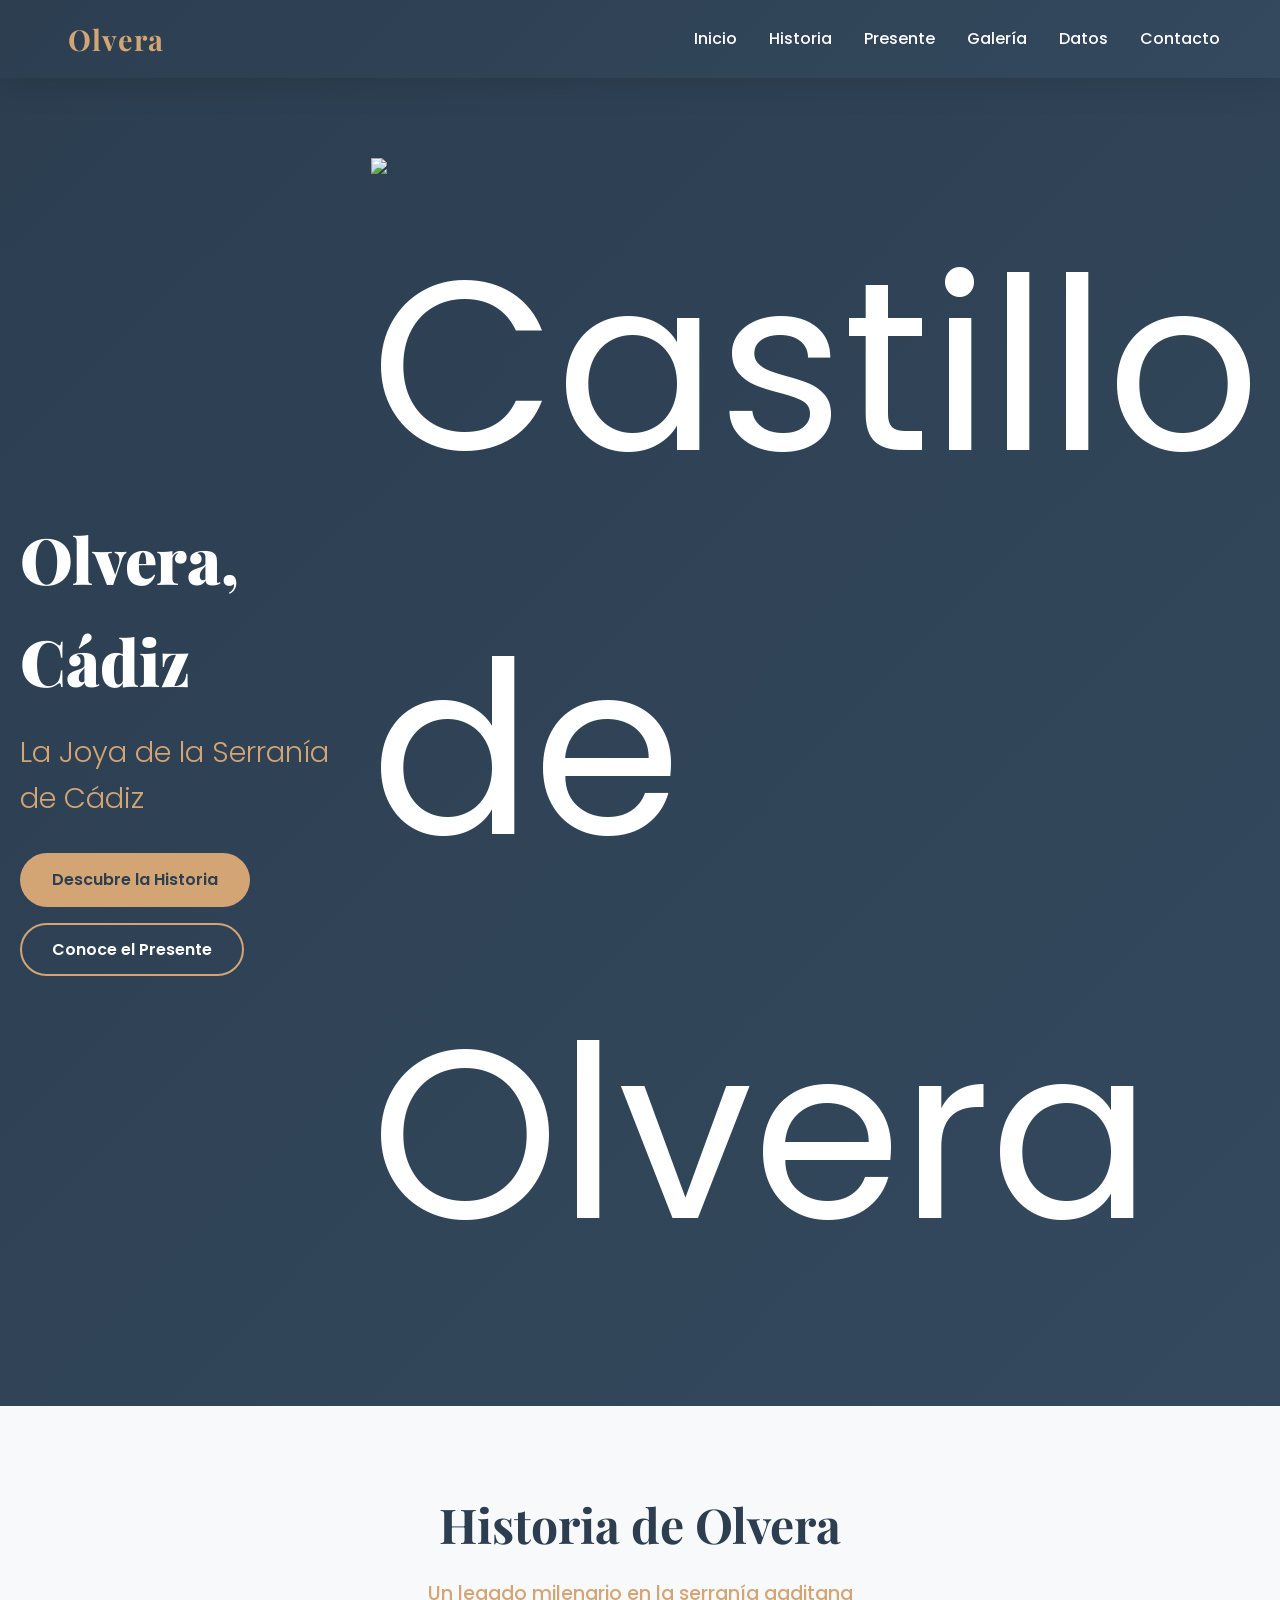
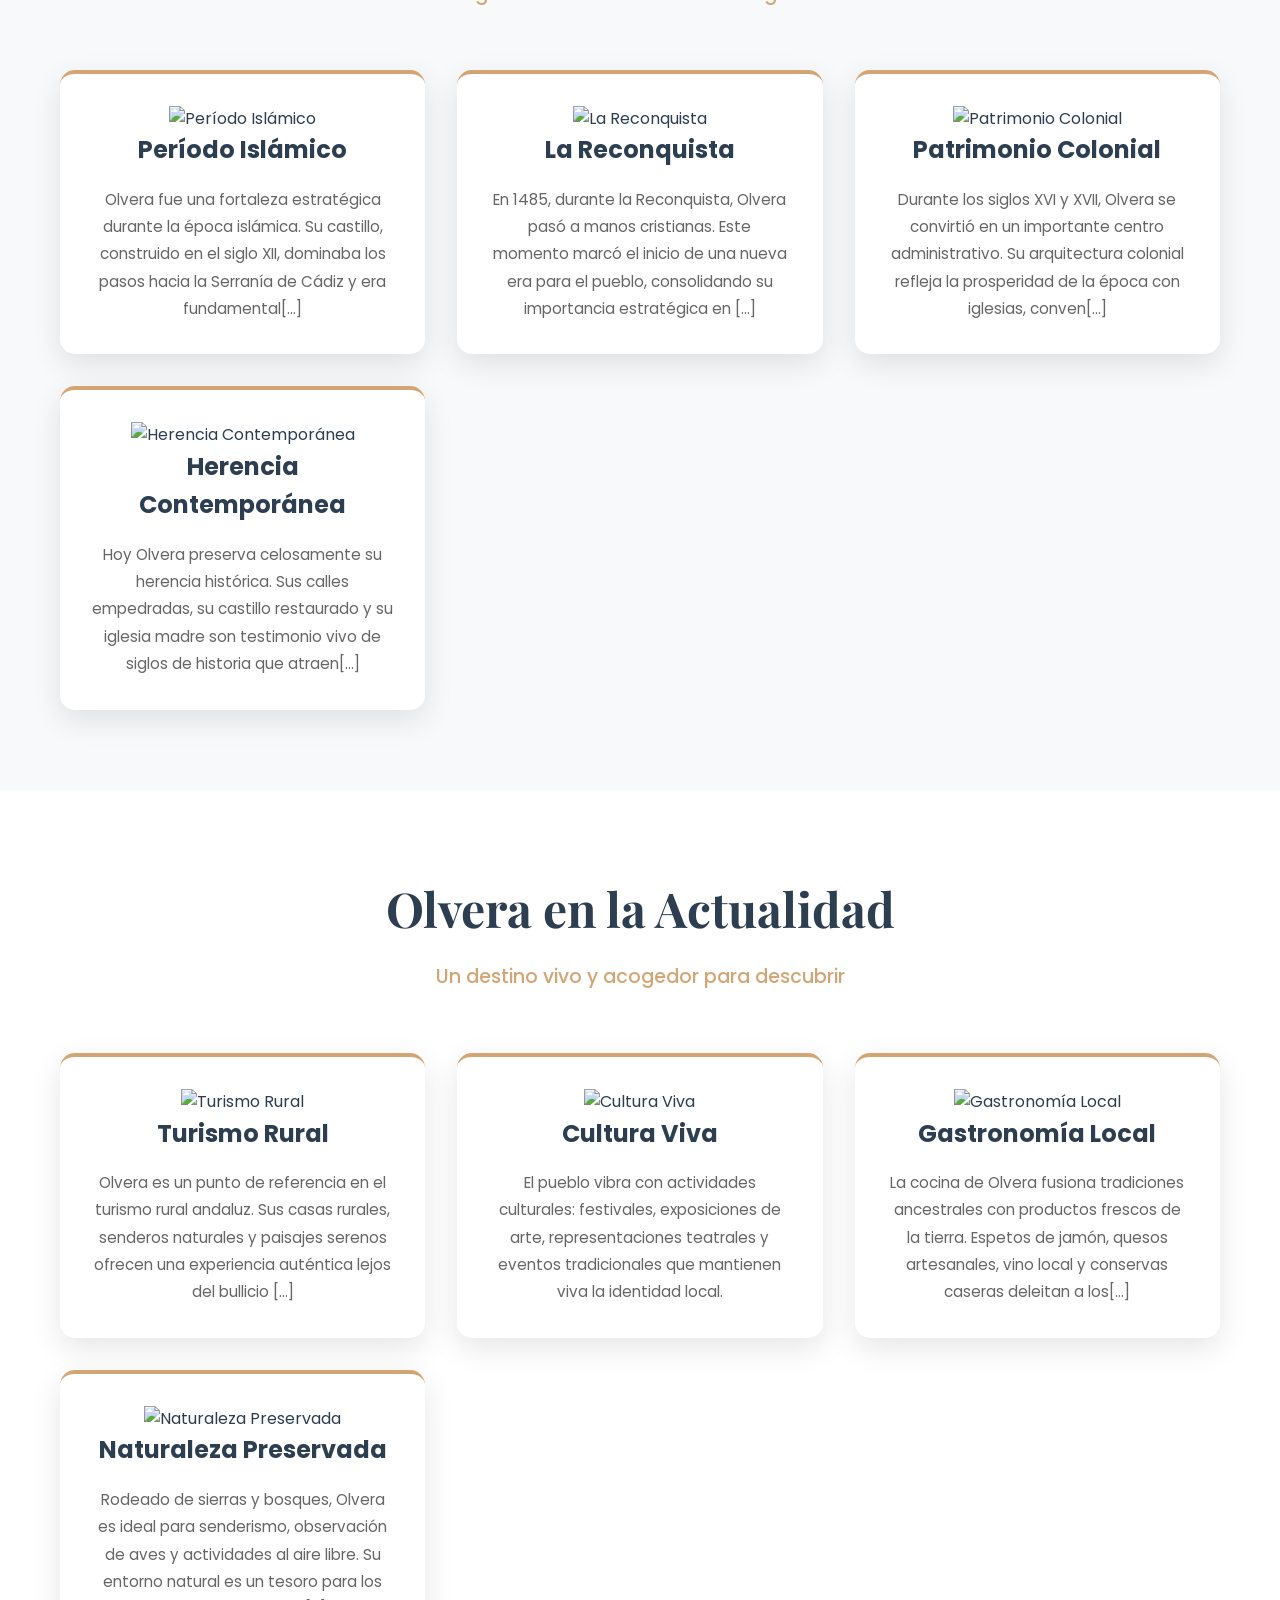
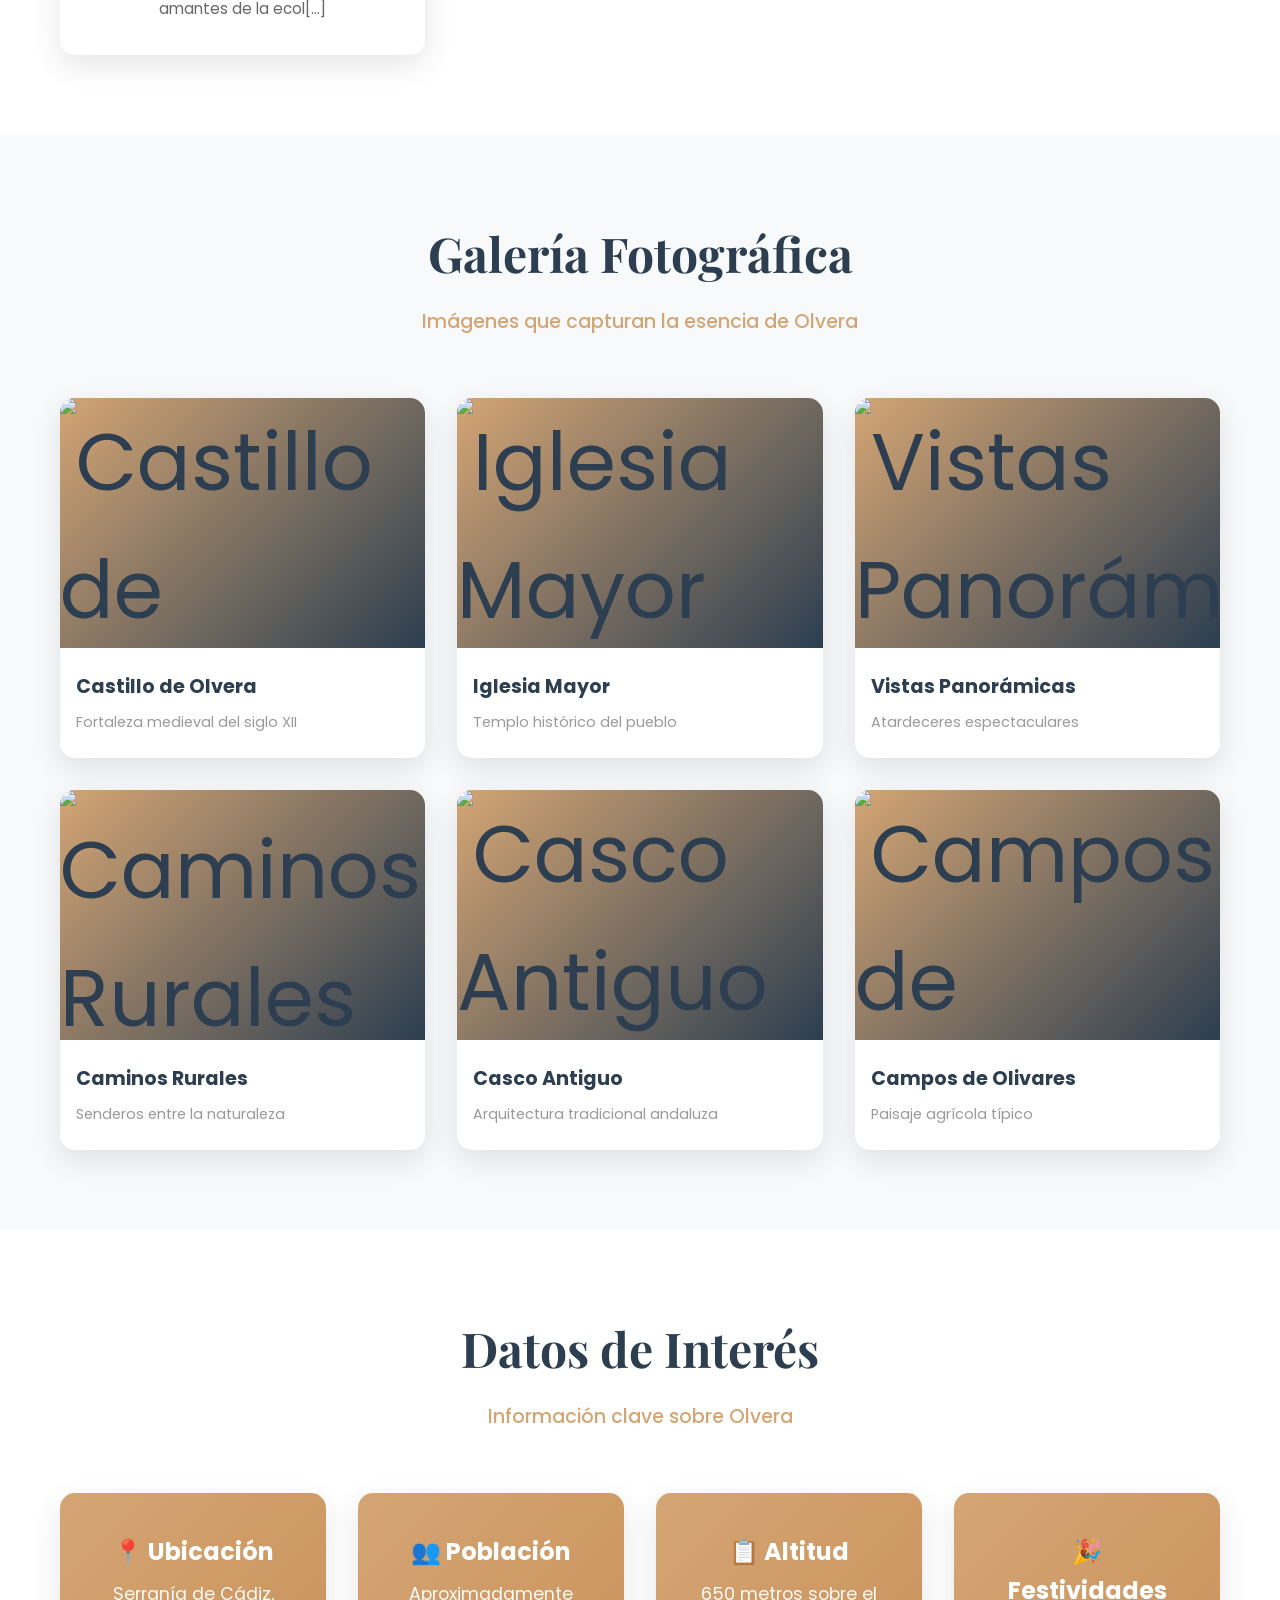
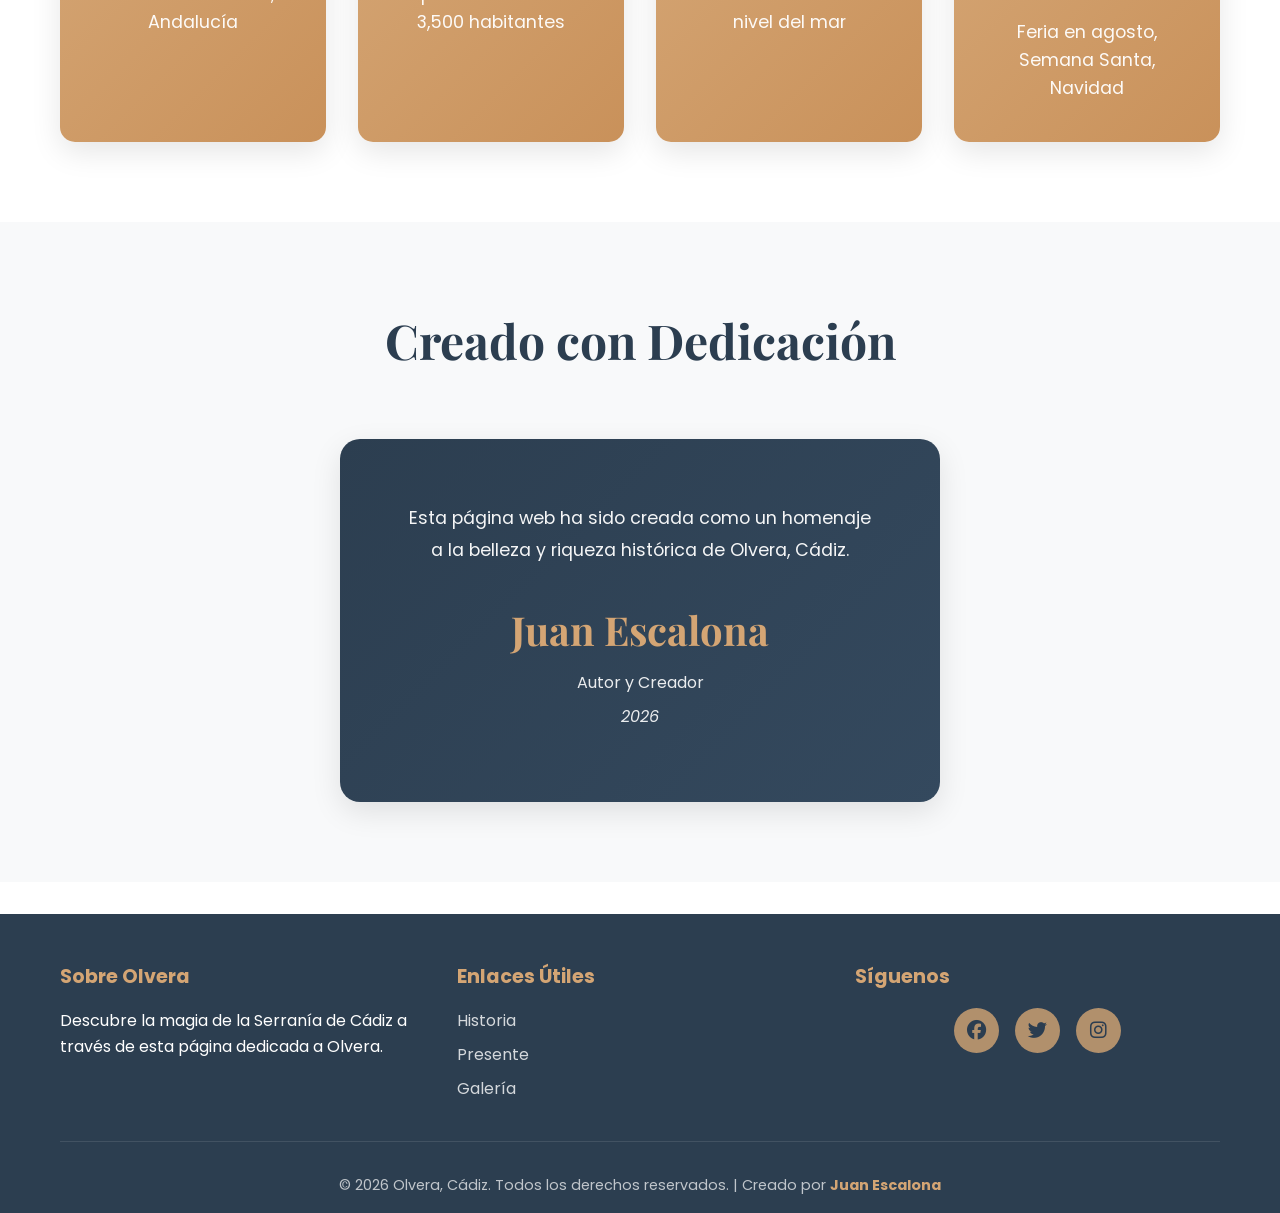
==== commit e24268e9: "Reemplazar fotos genéricas por imágenes reales de Olvera, Cádiz" ====
--- a/index.html
+++ b/index.html
@@ -43,7 +43,7 @@
         </div>
         <div class="hero-background">
             <div class="hero-image">
-                <img src="https://images.unsplash.com/photo-1486406146926-c627a92ad1ab?w=500&h=500&fit=crop" alt="Castillo de Olvera" class="hero-img">
+                <img src="https://media.githubusercontent.com/media/Xcalona/olvera-cadiz-images/main/castillo-olvera-hero.jpg" alt="Castillo de Olvera" class="hero-img">
             </div>
         </div>
     </section>
@@ -57,24 +57,24 @@
             </div>
             <div class="cards-grid">
                 <div class="card fade-in">
-                    <img src="https://images.unsplash.com/photo-1511632765486-a01980e01a18?w=400&h=250&fit=crop" alt="Período Islámico" class="card-image">
+                    <img src="https://media.githubusercontent.com/media/Xcalona/olvera-cadiz-images/main/periodo-islamico.jpg" alt="Período Islámico" class="card-image">
                     <h3>Período Islámico</h3>
-                    <p>Olvera fue una fortaleza estratégica durante la época islámica. Su castillo, construido en el siglo XII, dominaba los pasos hacia la Serranía de Cádiz y era fundamental en la defensa del territorio.</p>
-                </div>
-                <div class="card fade-in">
-                    <img src="https://images.unsplash.com/photo-1578484747066-d557a0ab0c7f?w=400&h=250&fit=crop" alt="La Reconquista" class="card-image">
+                    <p>Olvera fue una fortaleza estratégica durante la época islámica. Su castillo, construido en el siglo XII, dominaba los pasos hacia la Serranía de Cádiz y era fundamental[...]
+                </div>
+                <div class="card fade-in">
+                    <img src="https://media.githubusercontent.com/media/Xcalona/olvera-cadiz-images/main/reconquista.jpg" alt="La Reconquista" class="card-image">
                     <h3>La Reconquista</h3>
-                    <p>En 1485, durante la Reconquista, Olvera pasó a manos cristianas. Este momento marcó el inicio de una nueva era para el pueblo, consolidando su importancia estratégica en la región.</p>
-                </div>
-                <div class="card fade-in">
-                    <img src="https://images.unsplash.com/photo-1484542603127-984f4f7d14cb?w=400&h=250&fit=crop" alt="Patrimonio Colonial" class="card-image">
+                    <p>En 1485, durante la Reconquista, Olvera pasó a manos cristianas. Este momento marcó el inicio de una nueva era para el pueblo, consolidando su importancia estratégica en [...]
+                </div>
+                <div class="card fade-in">
+                    <img src="https://media.githubusercontent.com/media/Xcalona/olvera-cadiz-images/main/patrimonio-colonial.jpg" alt="Patrimonio Colonial" class="card-image">
                     <h3>Patrimonio Colonial</h3>
-                    <p>Durante los siglos XVI y XVII, Olvera se convirtió en un importante centro administrativo. Su arquitectura colonial refleja la prosperidad de la época con iglesias, conventos y casas señoriales.</p>
-                </div>
-                <div class="card fade-in">
-                    <img src="https://images.unsplash.com/photo-1532619675605-1ede6c2e2fe0?w=400&h=250&fit=crop" alt="Herencia Contemporánea" class="card-image">
+                    <p>Durante los siglos XVI y XVII, Olvera se convirtió en un importante centro administrativo. Su arquitectura colonial refleja la prosperidad de la época con iglesias, conven[...]
+                </div>
+                <div class="card fade-in">
+                    <img src="https://media.githubusercontent.com/media/Xcalona/olvera-cadiz-images/main/herencia-contemporanea.jpg" alt="Herencia Contemporánea" class="card-image">
                     <h3>Herencia Contemporánea</h3>
-                    <p>Hoy Olvera preserva celosamente su herencia histórica. Sus calles empedradas, su castillo restaurado y su iglesia madre son testimonio vivo de siglos de historia que atraen a viajeros de todo el mundo.</p>
+                    <p>Hoy Olvera preserva celosamente su herencia histórica. Sus calles empedradas, su castillo restaurado y su iglesia madre son testimonio vivo de siglos de historia que atraen[...]
                 </div>
             </div>
         </div>
@@ -89,24 +89,25 @@
             </div>
             <div class="cards-grid">
                 <div class="card fade-in">
-                    <img src="https://images.unsplash.com/photo-1469854523086-cc02fe5d8800?w=400&h=250&fit=crop" alt="Turismo Rural" class="card-image">
+                    <img src="https://media.githubusercontent.com/media/Xcalona/olvera-cadiz-images/main/turismo-rural.jpg" alt="Turismo Rural" class="card-image">
                     <h3>Turismo Rural</h3>
-                    <p>Olvera es un punto de referencia en el turismo rural andaluz. Sus casas rurales, senderos naturales y paisajes serenos ofrecen una experiencia auténtica lejos del bullicio urbano.</p>
-                </div>
-                <div class="card fade-in">
-                    <img src="https://images.unsplash.com/photo-1495906033028-6b60fc8b70a9?w=400&h=250&fit=crop" alt="Cultura Viva" class="card-image">
+                    <p>Olvera es un punto de referencia en el turismo rural andaluz. Sus casas rurales, senderos naturales y paisajes serenos ofrecen una experiencia auténtica lejos del bullicio [...]
+                </div>
+                <div class="card fade-in">
+                    <img src="https://media.githubusercontent.com/media/Xcalona/olvera-cadiz-images/main/cultura-viva.jpg" alt="Cultura Viva" class="card-image">
                     <h3>Cultura Viva</h3>
                     <p>El pueblo vibra con actividades culturales: festivales, exposiciones de arte, representaciones teatrales y eventos tradicionales que mantienen viva la identidad local.</p>
                 </div>
                 <div class="card fade-in">
-                    <img src="https://images.unsplash.com/photo-1495521821757-a1efb6729352?w=400&h=250&fit=crop" alt="Gastronomía Local" class="card-image">
+                    <img src="https://media.githubusercontent.com/media/Xcalona/olvera-cadiz-images/main/gastronomia-local.jpg" alt="Gastronomía Local" class="card-image">
                     <h3>Gastronomía Local</h3>
-                    <p>La cocina de Olvera fusiona tradiciones ancestrales con productos frescos de la tierra. Espetos de jamón, quesos artesanales, vino local y conservas caseras deleitan a los visitantes.</p>
-                </div>
-                <div class="card fade-in">
-                    <img src="https://images.unsplash.com/photo-1441974231531-c6227db76b6e?w=400&h=250&fit=crop" alt="Naturaleza Preservada" class="card-image">
+                    <p>La cocina de Olvera fusiona tradiciones ancestrales con productos frescos de la tierra. Espetos de jamón, quesos artesanales, vino local y conservas caseras deleitan a los[...]
+                </p>
+                </div>
+                <div class="card fade-in">
+                    <img src="https://media.githubusercontent.com/media/Xcalona/olvera-cadiz-images/main/naturaleza-preservada.jpg" alt="Naturaleza Preservada" class="card-image">
                     <h3>Naturaleza Preservada</h3>
-                    <p>Rodeado de sierras y bosques, Olvera es ideal para senderismo, observación de aves y actividades al aire libre. Su entorno natural es un tesoro para los amantes de la ecología.</p>
+                    <p>Rodeado de sierras y bosques, Olvera es ideal para senderismo, observación de aves y actividades al aire libre. Su entorno natural es un tesoro para los amantes de la ecol[...]
                 </div>
             </div>
         </div>
@@ -121,32 +122,32 @@
             </div>
             <div class="gallery-grid">
                 <div class="gallery-item fade-in">
-                    <img src="https://images.unsplash.com/photo-1486406146926-c627a92ad1ab?w=500&h=350&fit=crop" alt="Castillo de Olvera" class="gallery-image">
+                    <img src="https://media.githubusercontent.com/media/Xcalona/olvera-cadiz-images/main/castillo-olvera.jpg" alt="Castillo de Olvera" class="gallery-image">
                     <h4>Castillo de Olvera</h4>
                     <p>Fortaleza medieval del siglo XII</p>
                 </div>
                 <div class="gallery-item fade-in">
-                    <img src="https://images.unsplash.com/photo-1488646953014-85cb44e25828?w=500&h=350&fit=crop" alt="Iglesia Mayor" class="gallery-image">
+                    <img src="https://media.githubusercontent.com/media/Xcalona/olvera-cadiz-images/main/iglesia-mayor.jpg" alt="Iglesia Mayor" class="gallery-image">
                     <h4>Iglesia Mayor</h4>
                     <p>Templo histórico del pueblo</p>
                 </div>
                 <div class="gallery-item fade-in">
-                    <img src="https://images.unsplash.com/photo-1495947671994-f7fa2f76dcc4?w=500&h=350&fit=crop" alt="Vistas Panorámicas" class="gallery-image">
+                    <img src="https://media.githubusercontent.com/media/Xcalona/olvera-cadiz-images/main/vistas-panoramicas.jpg" alt="Vistas Panorámicas" class="gallery-image">
                     <h4>Vistas Panorámicas</h4>
                     <p>Atardeceres espectaculares</p>
                 </div>
                 <div class="gallery-item fade-in">
-                    <img src="https://images.unsplash.com/photo-1506905925346-21bda4d32df4?w=500&h=350&fit=crop" alt="Caminos Rurales" class="gallery-image">
+                    <img src="https://media.githubusercontent.com/media/Xcalona/olvera-cadiz-images/main/caminos-rurales.jpg" alt="Caminos Rurales" class="gallery-image">
                     <h4>Caminos Rurales</h4>
                     <p>Senderos entre la naturaleza</p>
                 </div>
                 <div class="gallery-item fade-in">
-                    <img src="https://images.unsplash.com/photo-1517760444937-f8900b74bcea?w=500&h=350&fit=crop" alt="Casco Antiguo" class="gallery-image">
+                    <img src="https://media.githubusercontent.com/media/Xcalona/olvera-cadiz-images/main/casco-antiguo.jpg" alt="Casco Antiguo" class="gallery-image">
                     <h4>Casco Antiguo</h4>
                     <p>Arquitectura tradicional andaluza</p>
                 </div>
                 <div class="gallery-item fade-in">
-                    <img src="https://images.unsplash.com/photo-1495494169049-0dca7b2e56ca?w=500&h=350&fit=crop" alt="Campos de Olivares" class="gallery-image">
+                    <img src="https://media.githubusercontent.com/media/Xcalona/olvera-cadiz-images/main/campos-olivares.jpg" alt="Campos de Olivares" class="gallery-image">
                     <h4>Campos de Olivares</h4>
                     <p>Paisaje agrícola típico</p>
                 </div>
@@ -232,4 +233,4 @@
 
     <script src="script.js"></script>
 </body>
-</html>+</html>
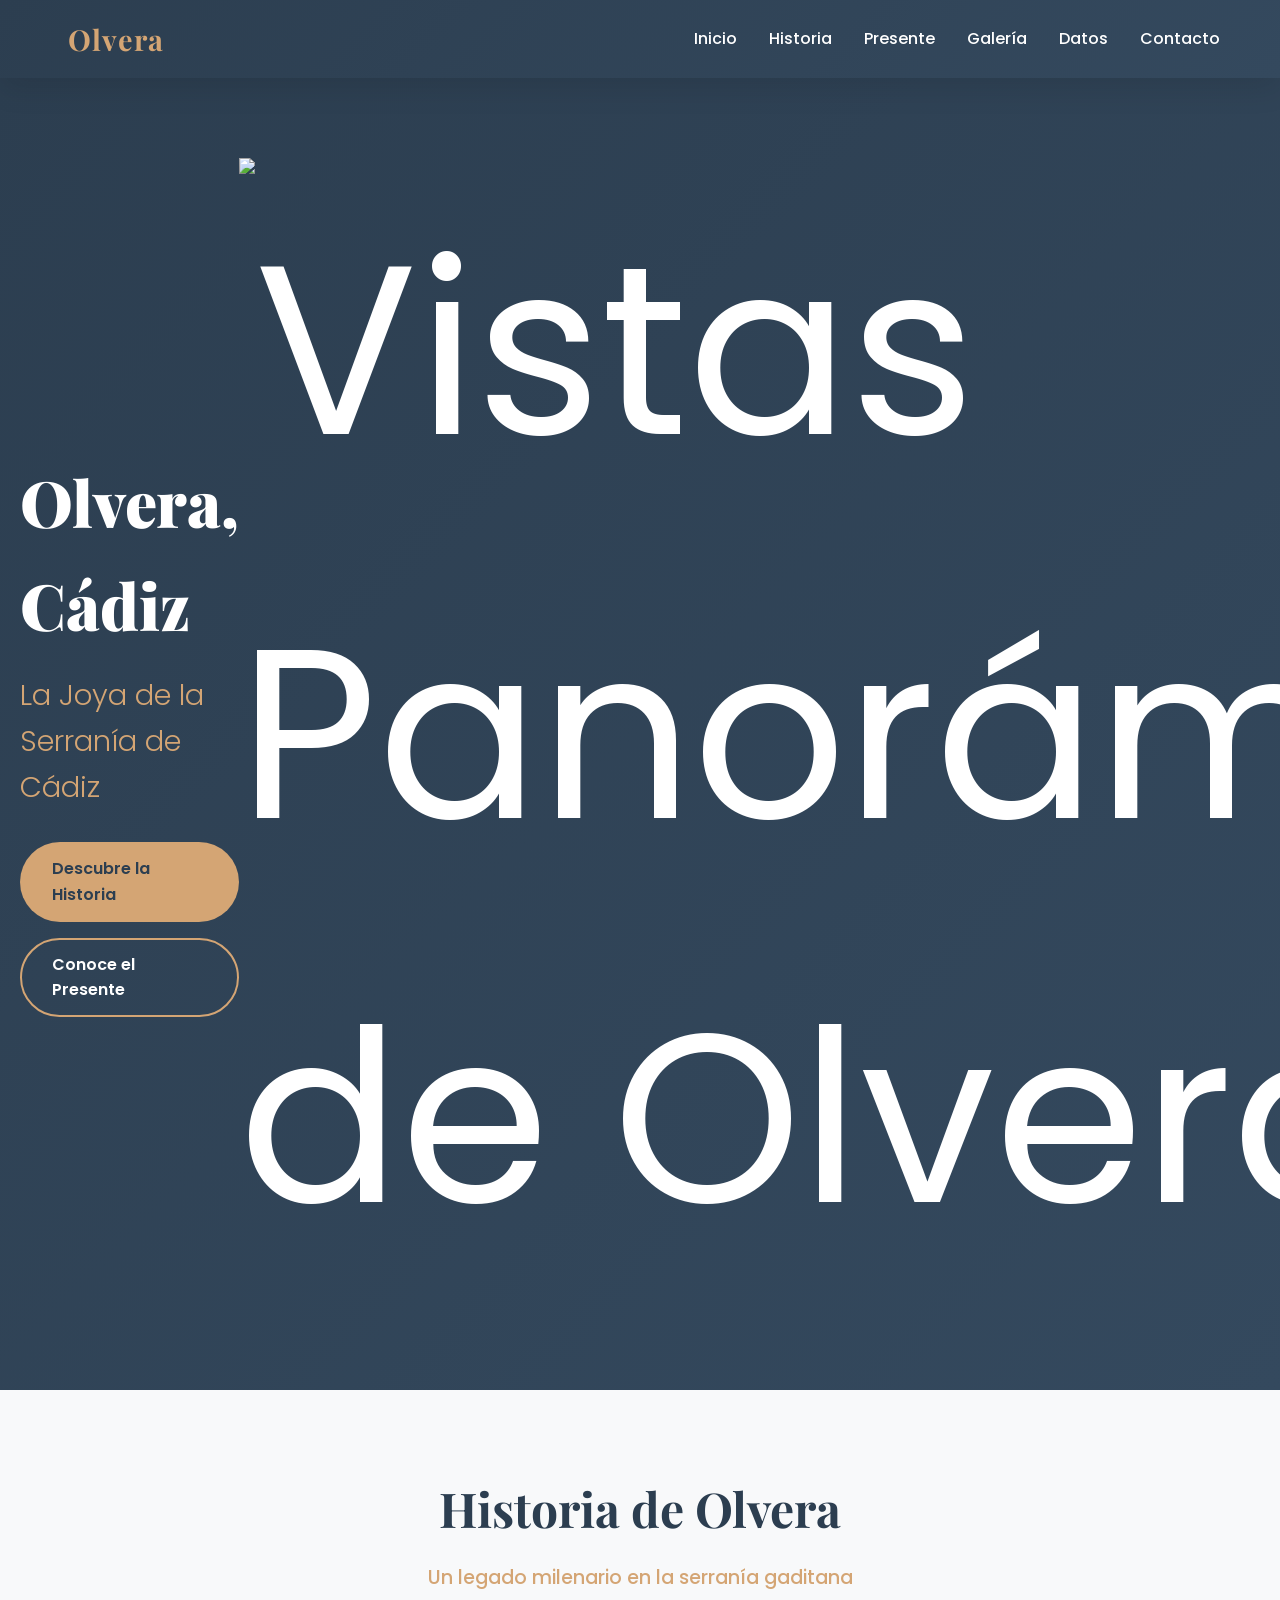
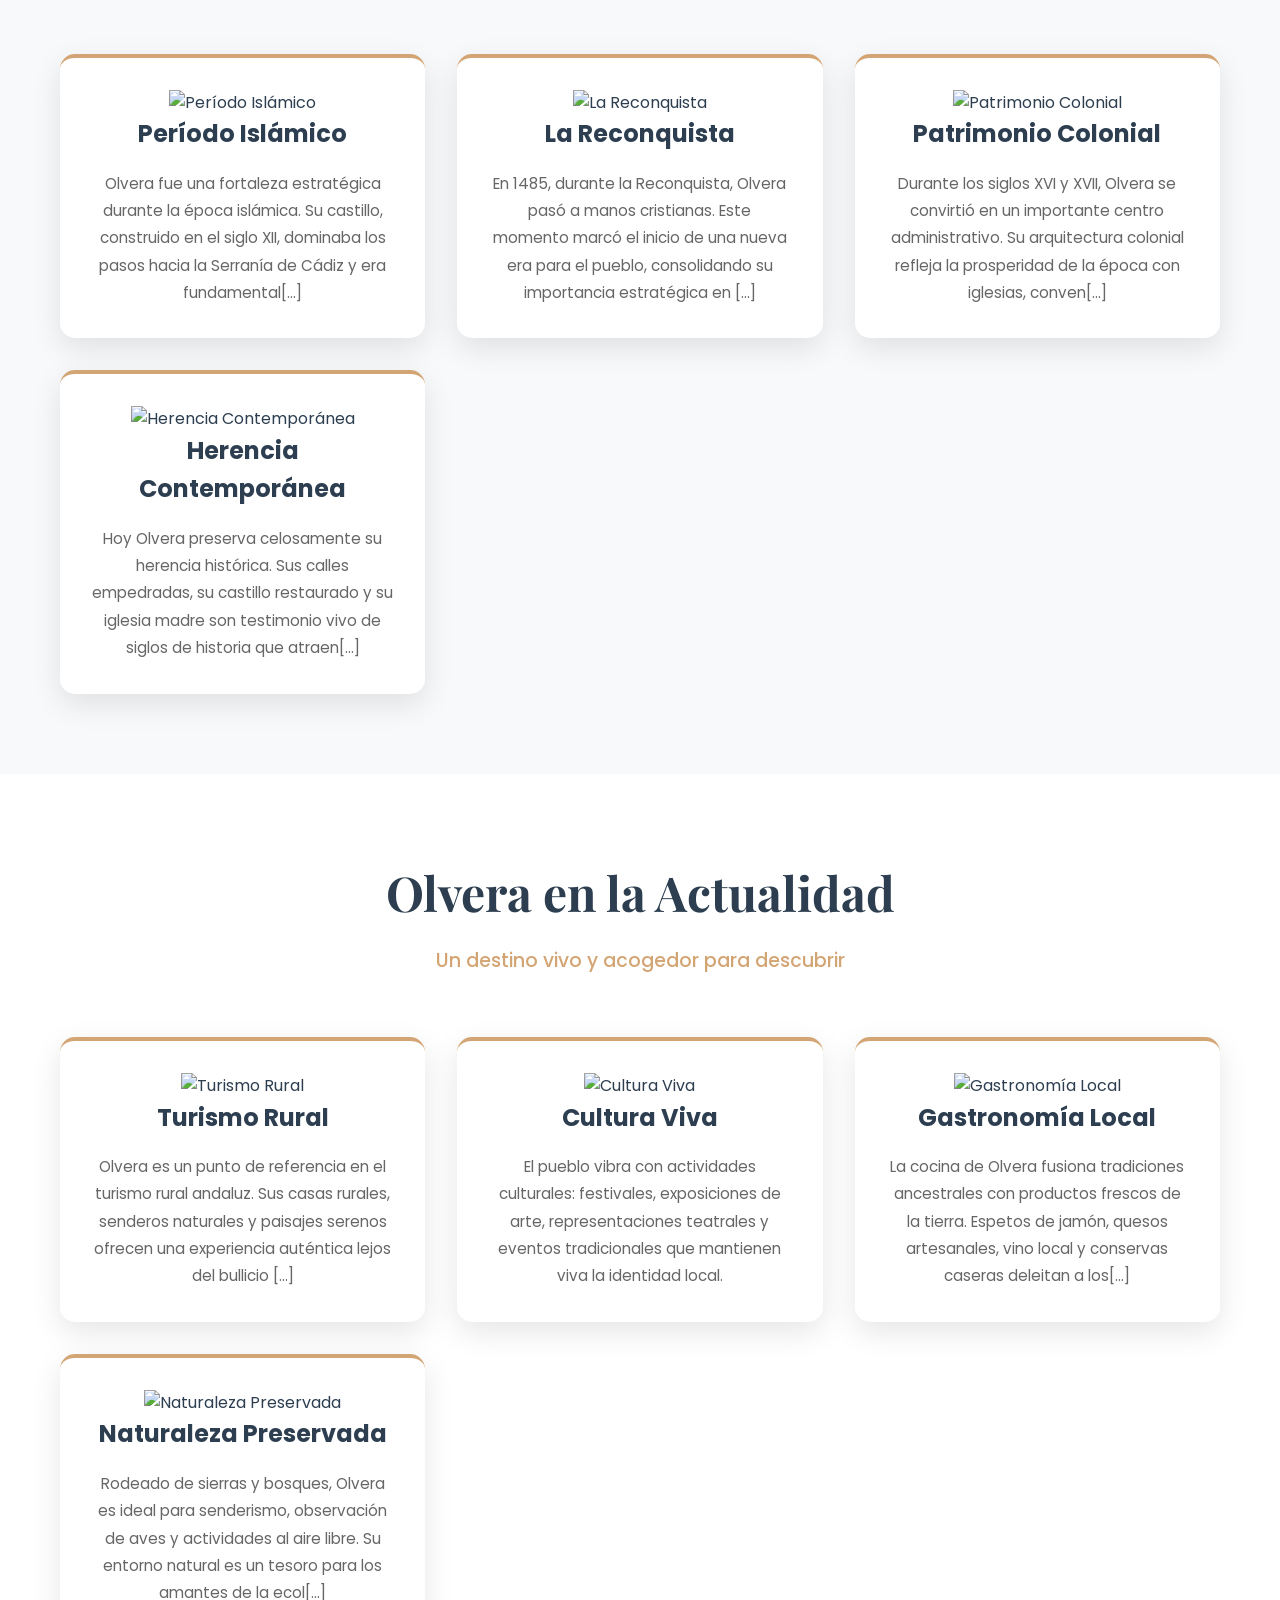
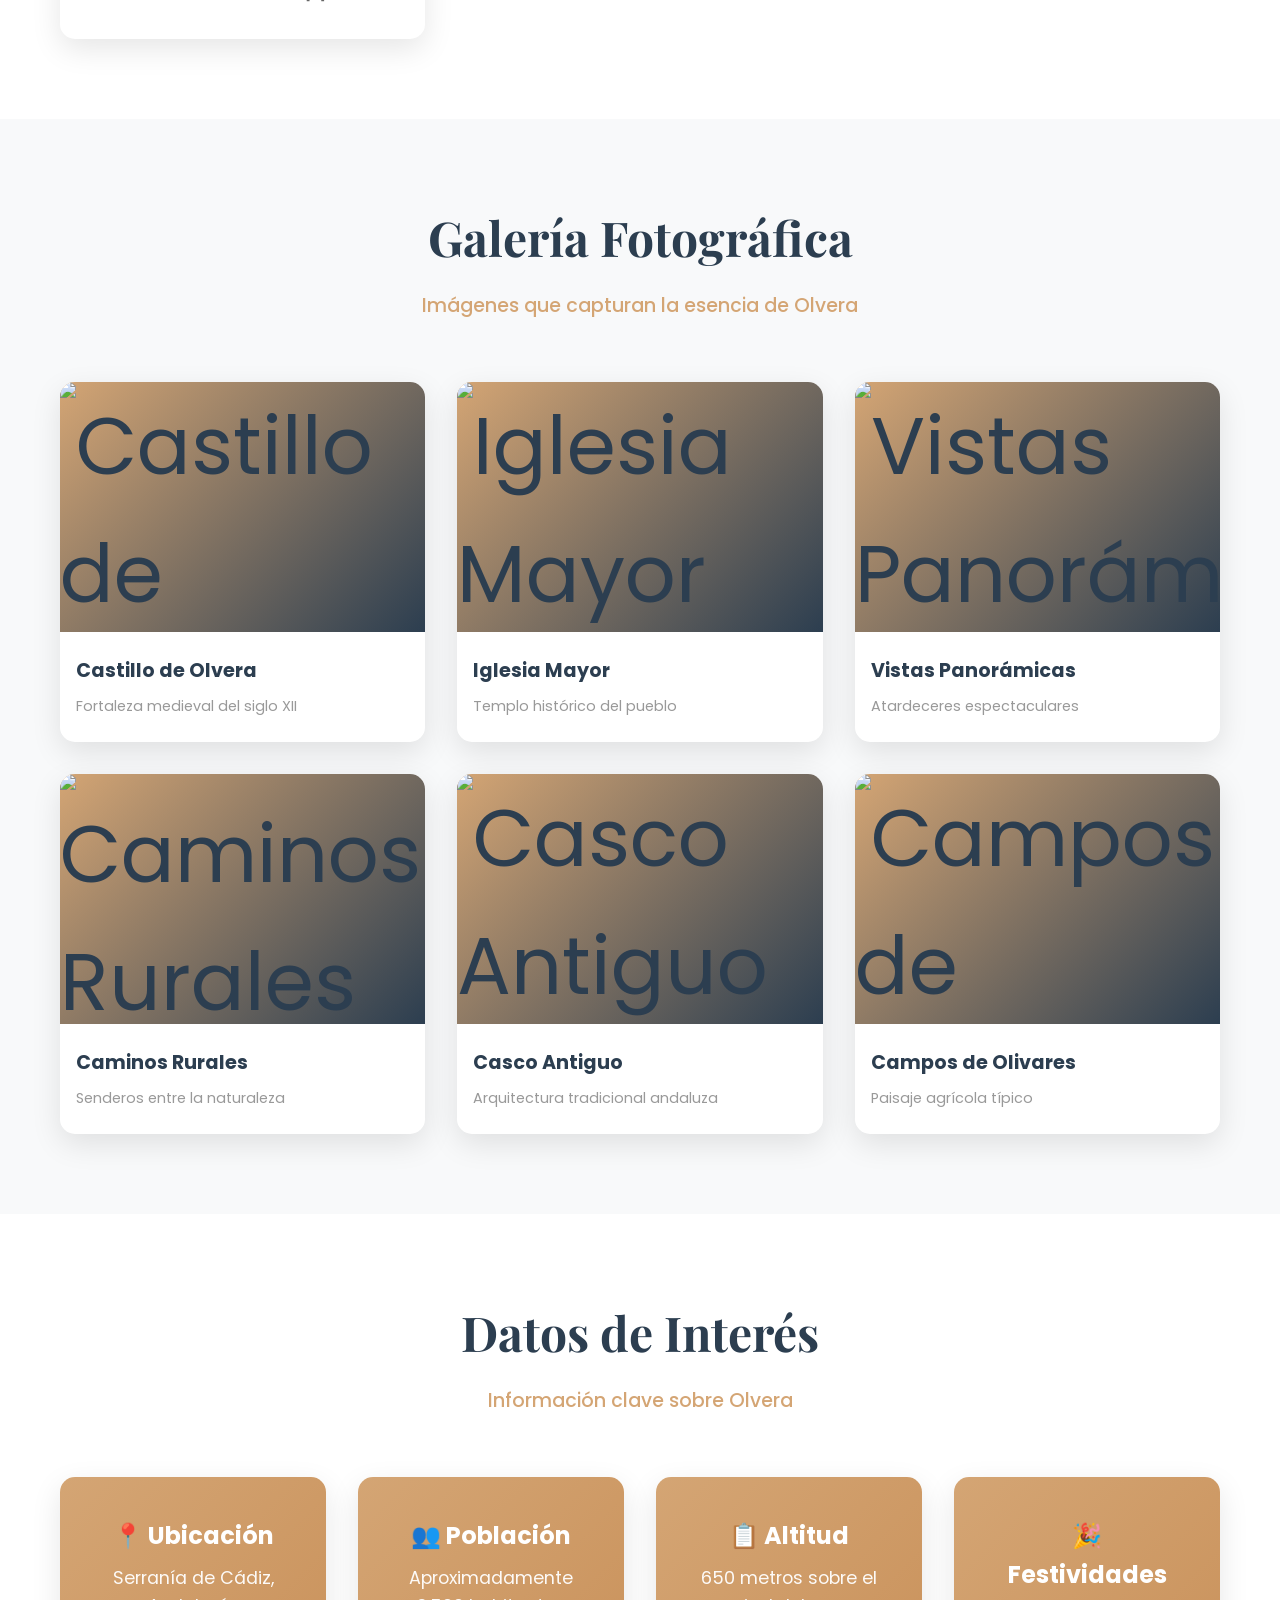
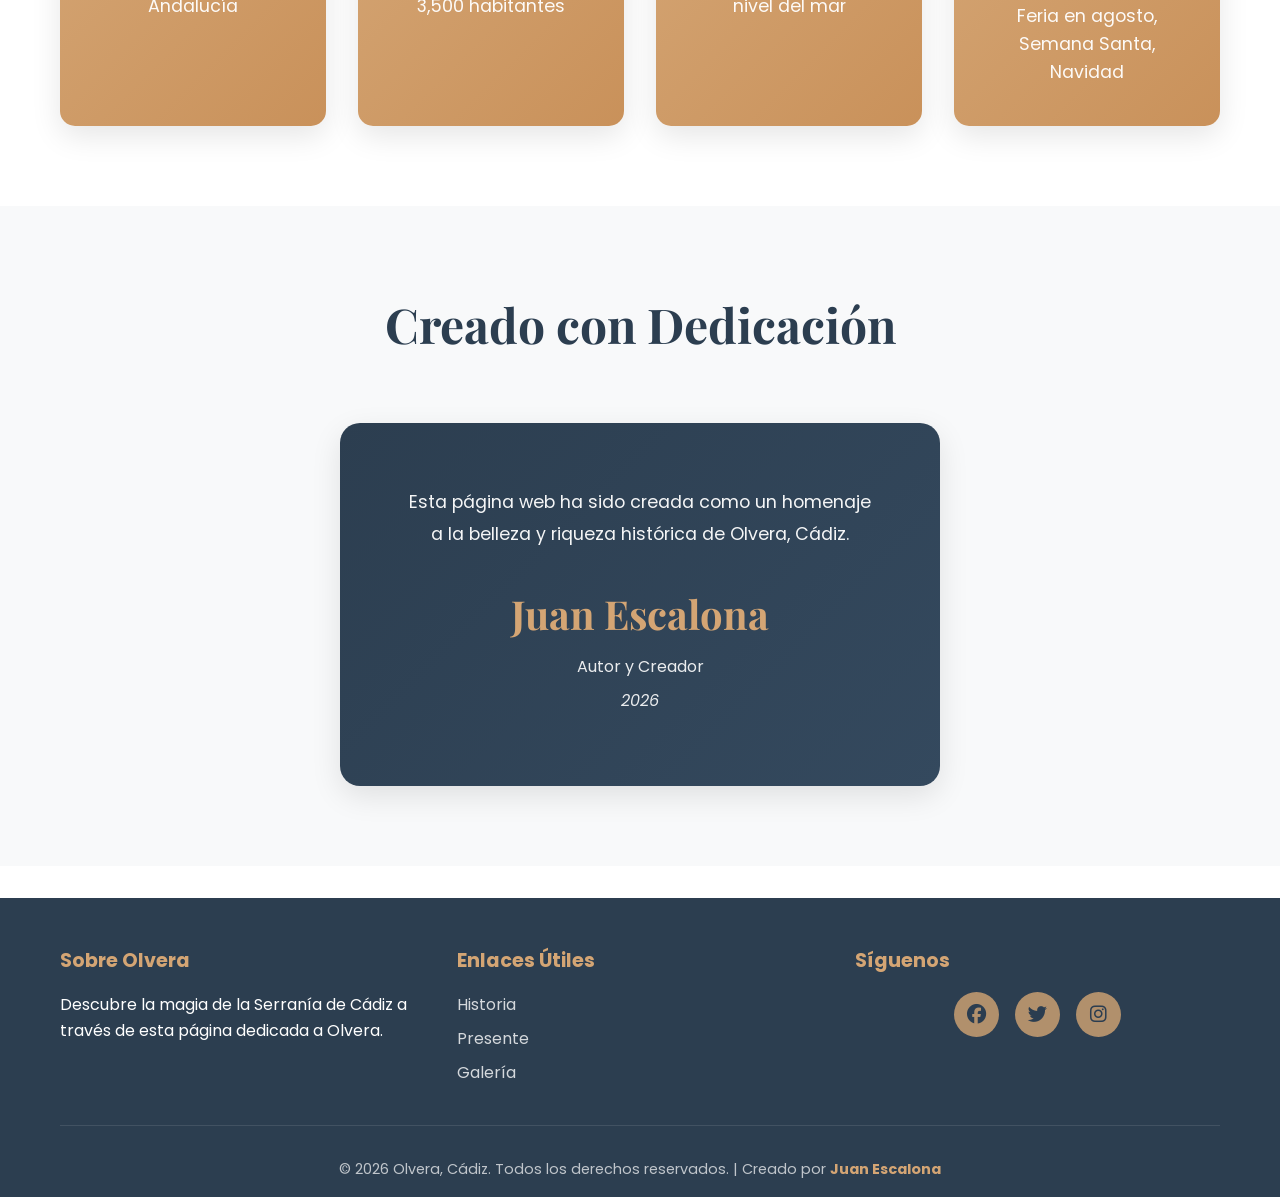
==== commit 9b9c061b: "Cambiar imagen de portada (hero) a vistas-panoramicas.jpg" ====
--- a/index.html
+++ b/index.html
@@ -43,7 +43,7 @@
         </div>
         <div class="hero-background">
             <div class="hero-image">
-                <img src="https://media.githubusercontent.com/media/Xcalona/olvera-cadiz-images/main/castillo-olvera-hero.jpg" alt="Castillo de Olvera" class="hero-img">
+                <img src="https://media.githubusercontent.com/media/Xcalona/olvera-cadiz-images/main/vistas-panoramicas.jpg" alt="Vistas Panorámicas de Olvera" class="hero-img">
             </div>
         </div>
     </section>
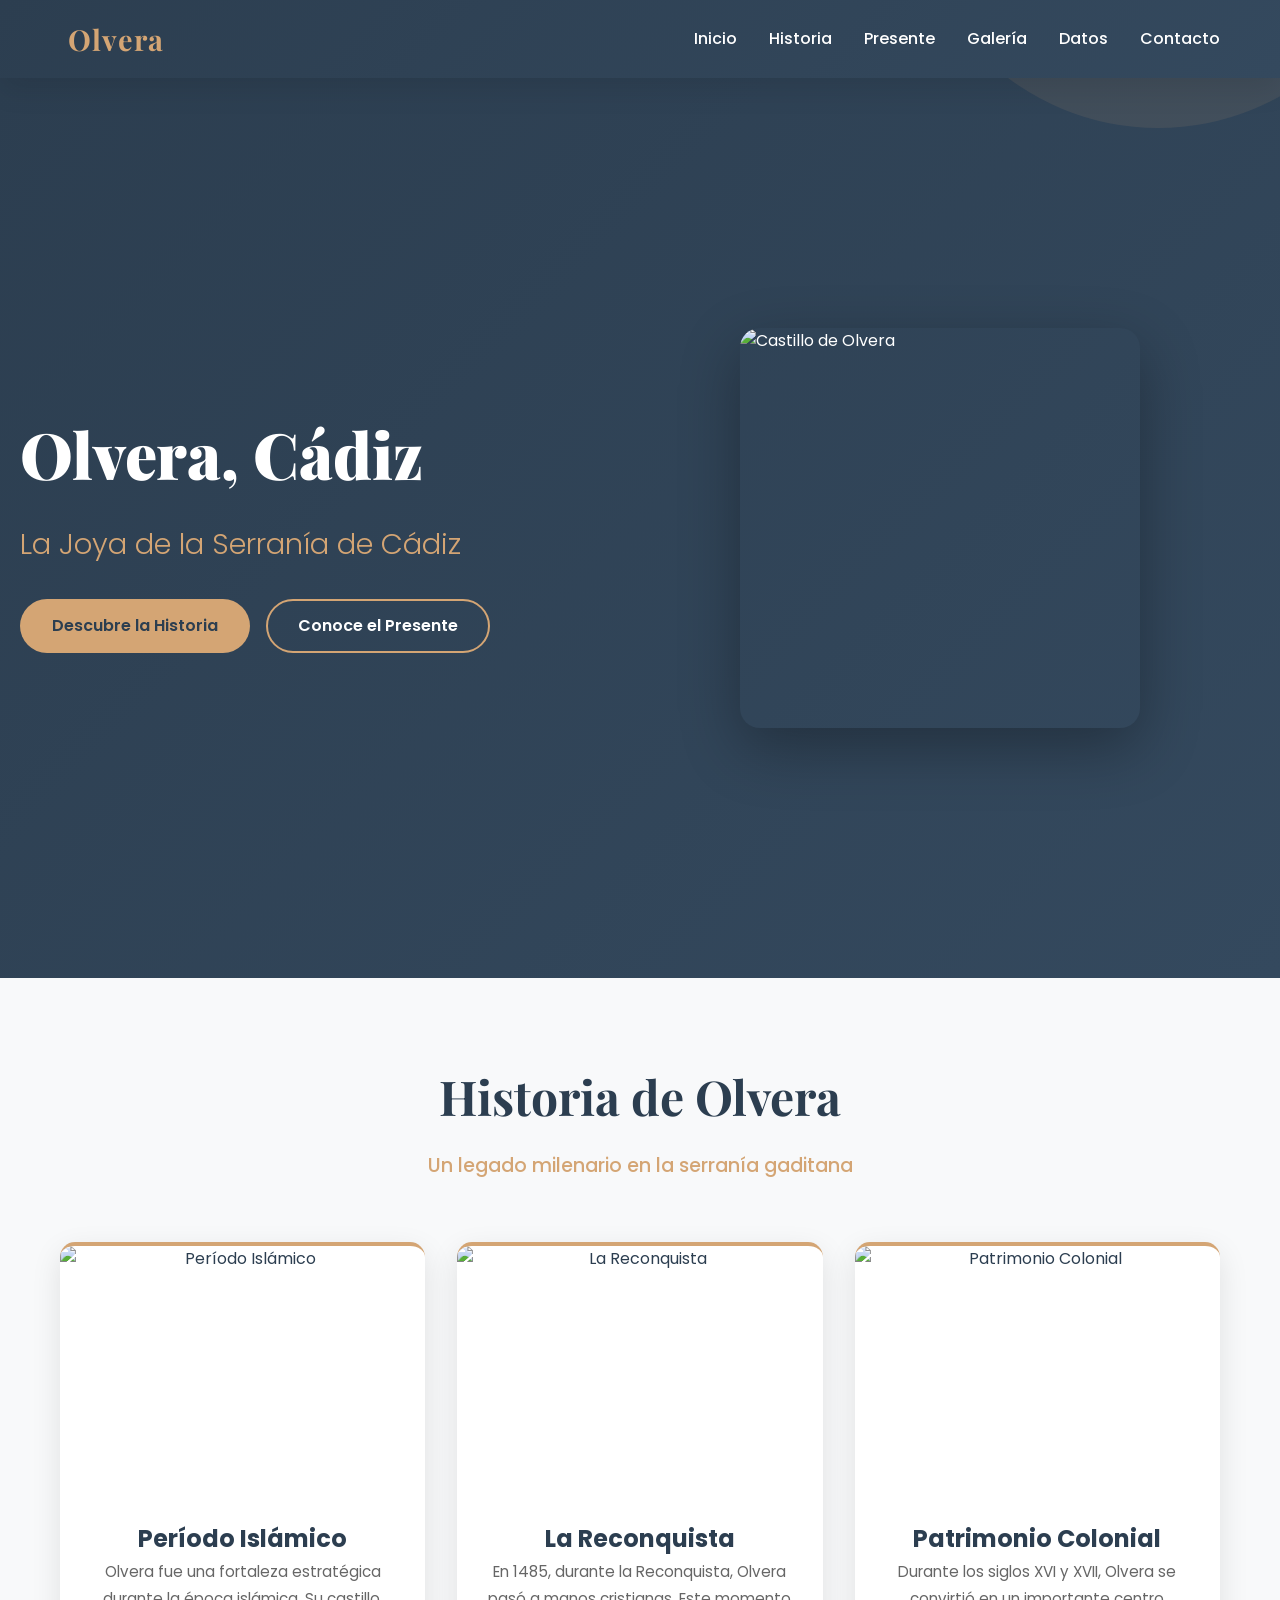
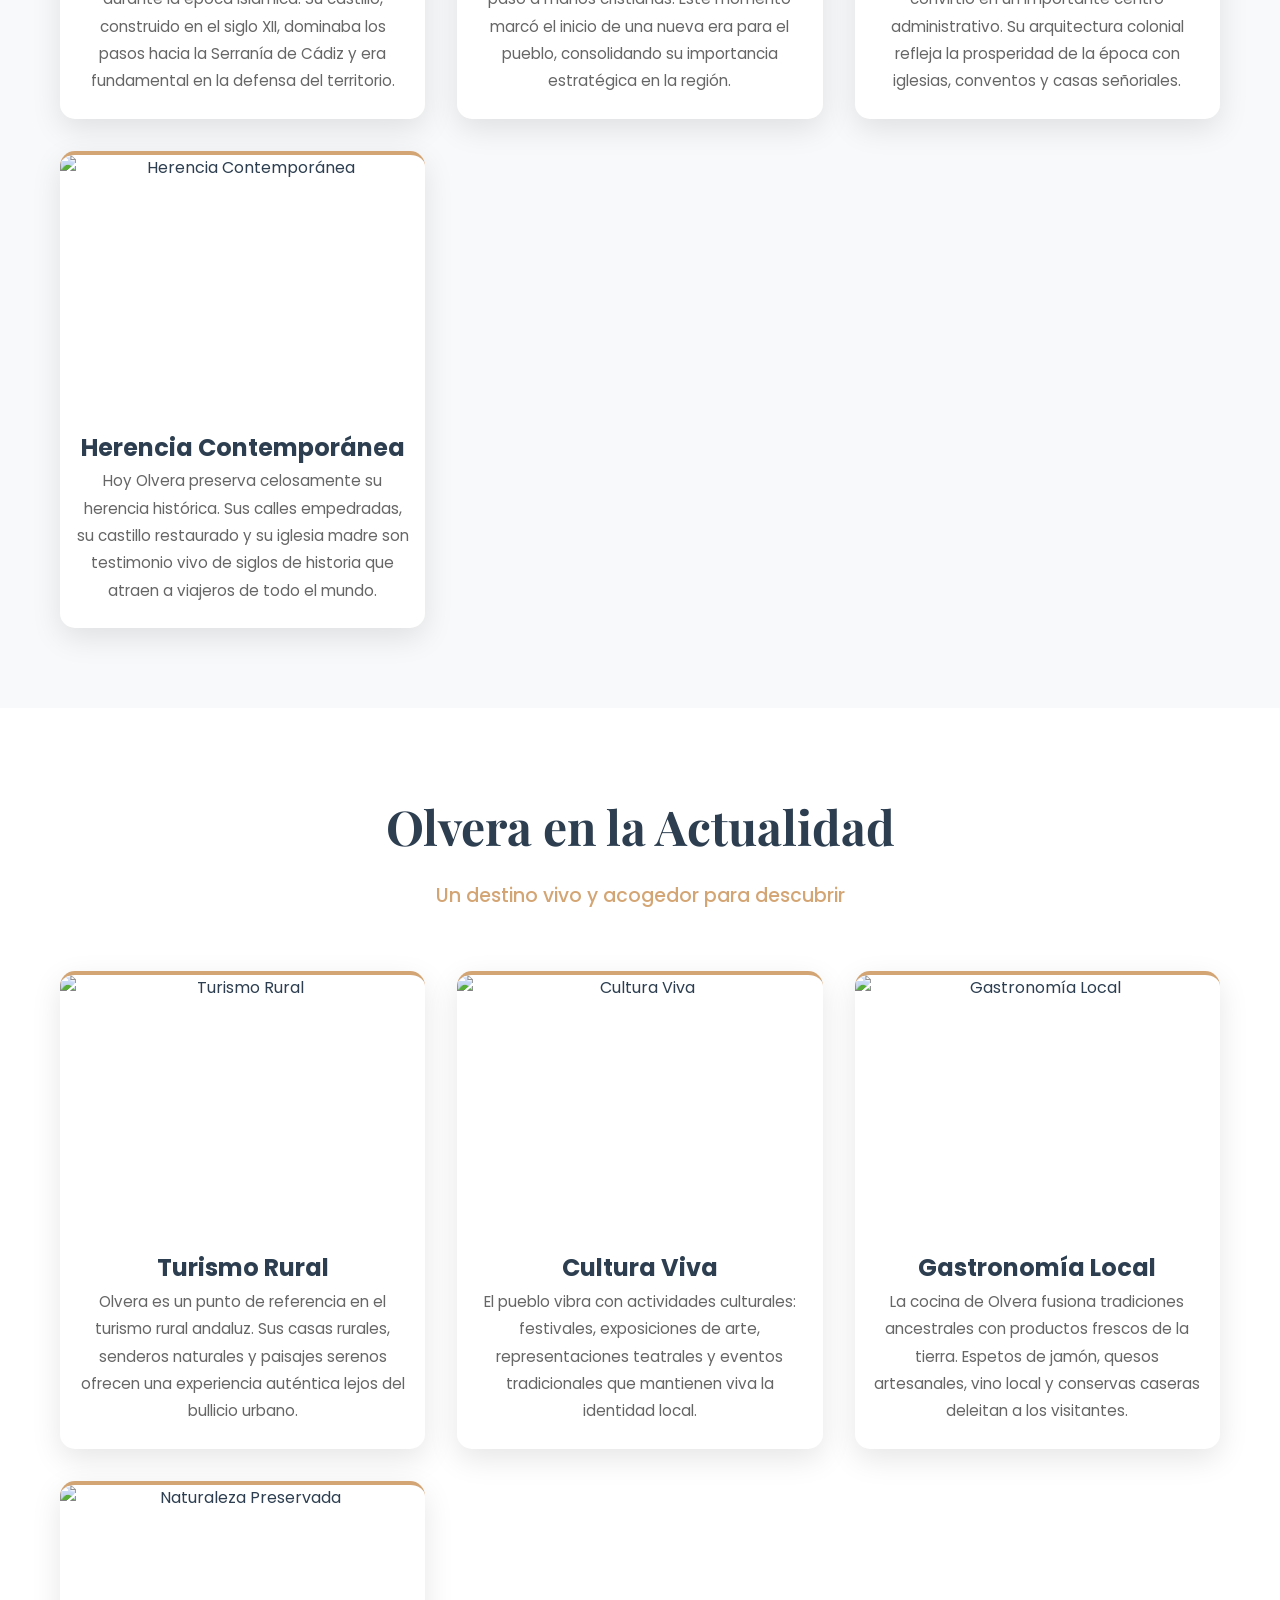
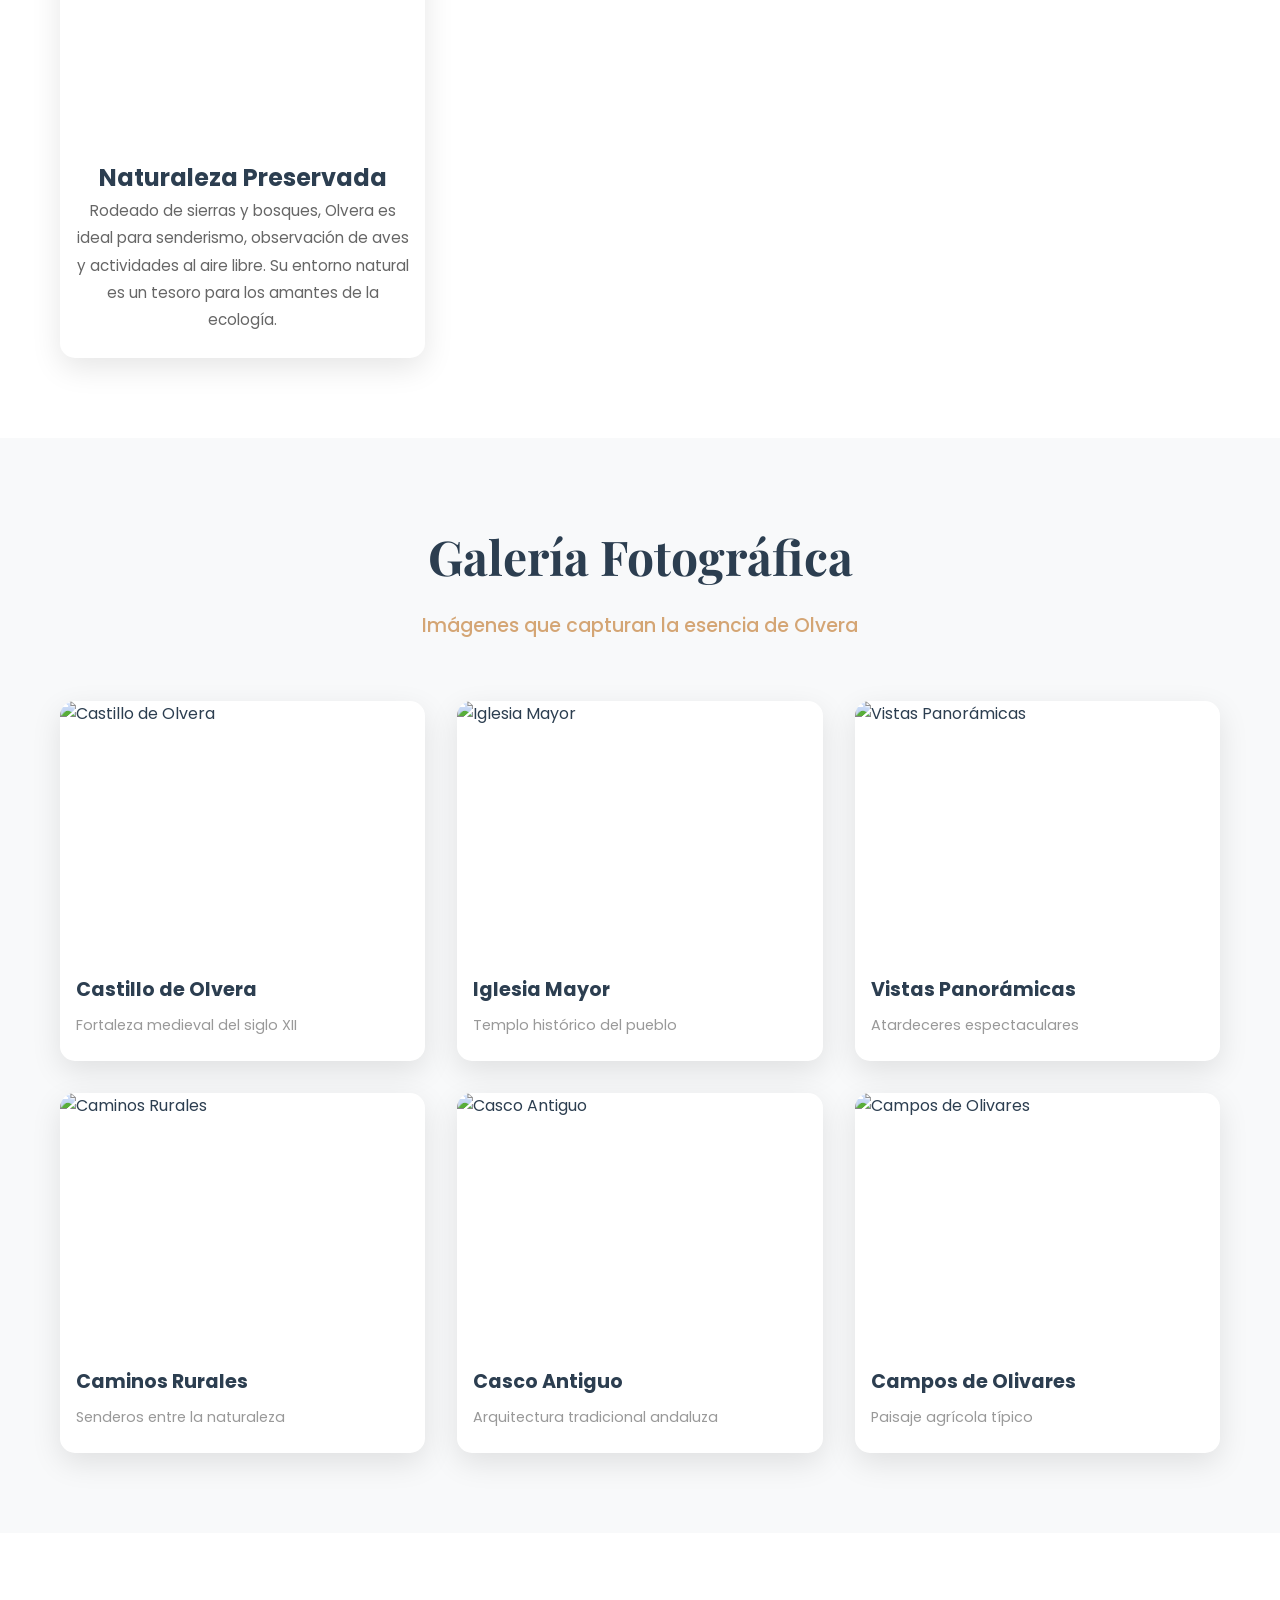
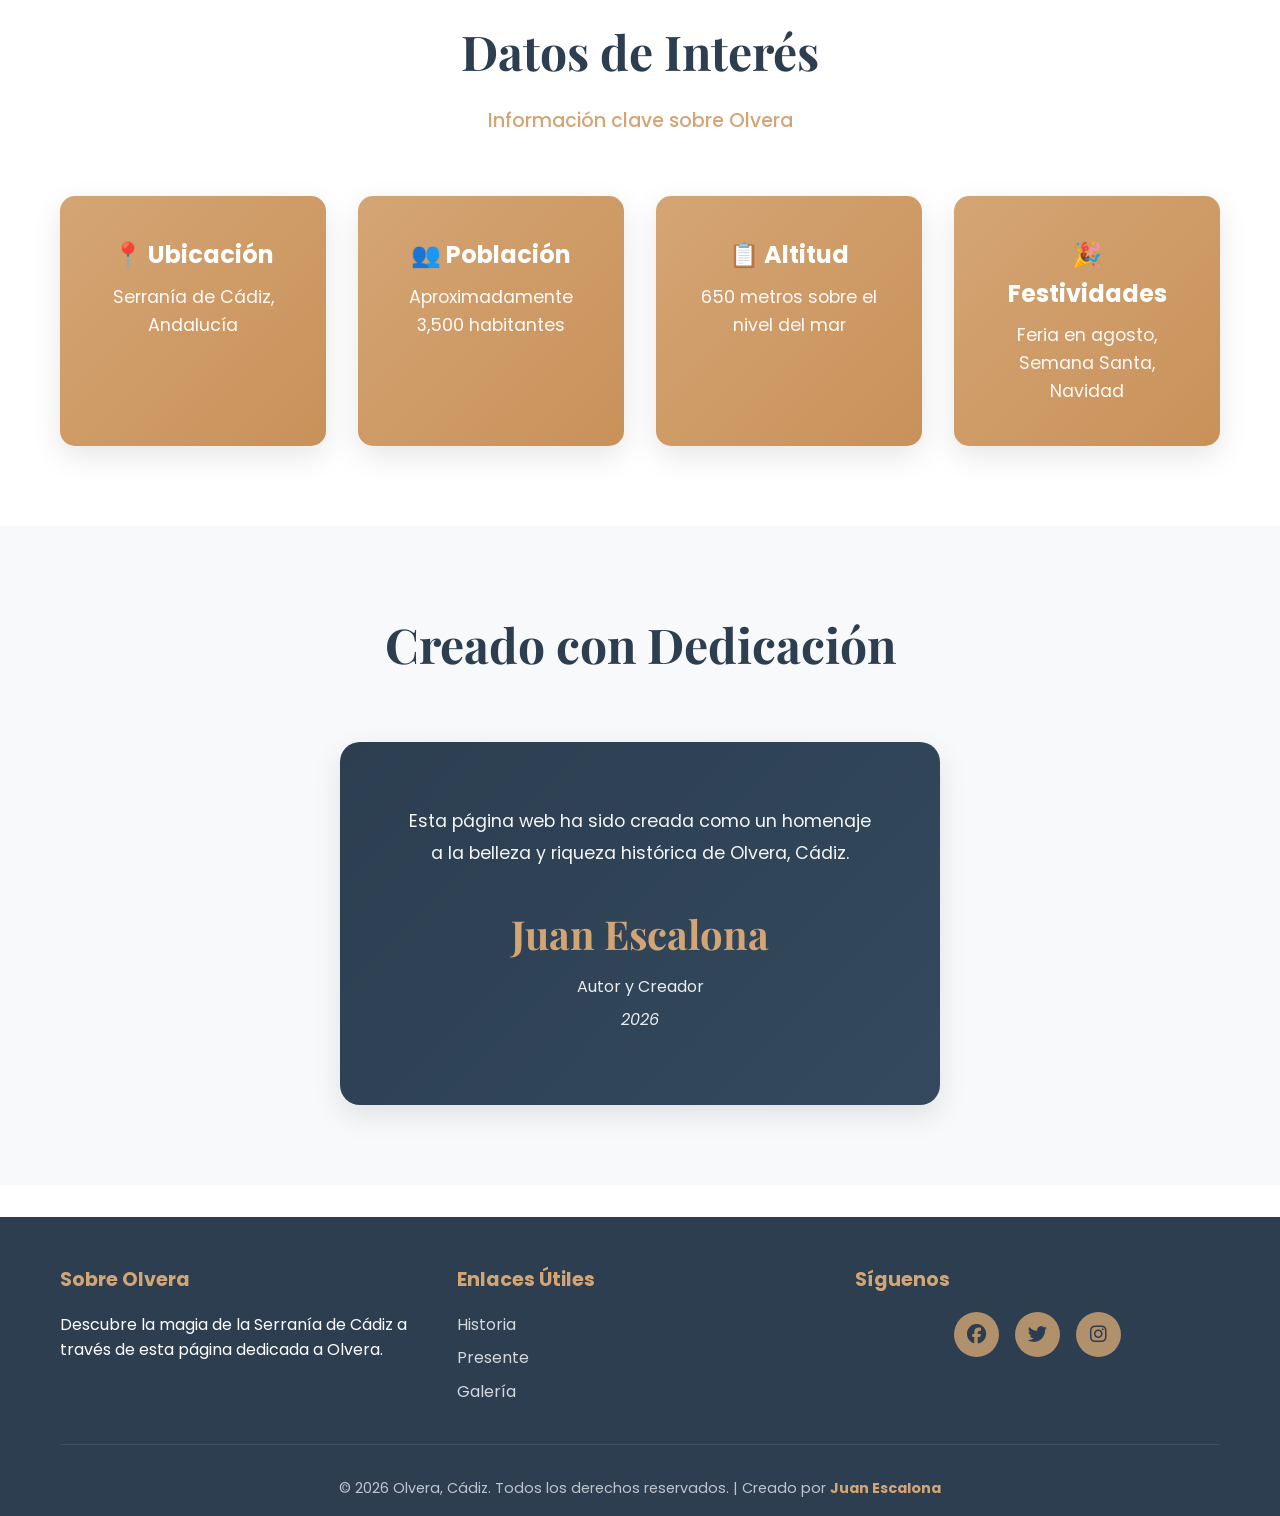
==== commit 8bb0eb42: "Reemplazar: Archivos completos con fotograf\u00edas integradas y estilos actualizados" ====
--- a/index.html
+++ b/index.html
@@ -43,7 +43,7 @@
         </div>
         <div class="hero-background">
             <div class="hero-image">
-                <img src="https://media.githubusercontent.com/media/Xcalona/olvera-cadiz-images/main/vistas-panoramicas.jpg" alt="Vistas Panorámicas de Olvera" class="hero-img">
+                <img src="https://images.unsplash.com/photo-1486406146926-c627a92ad1ab?w=500&h=500&fit=crop" alt="Castillo de Olvera" class="hero-img">
             </div>
         </div>
     </section>
@@ -57,24 +57,24 @@
             </div>
             <div class="cards-grid">
                 <div class="card fade-in">
-                    <img src="https://media.githubusercontent.com/media/Xcalona/olvera-cadiz-images/main/periodo-islamico.jpg" alt="Período Islámico" class="card-image">
+                    <img src="https://images.unsplash.com/photo-1511632765486-a01980e01a18?w=400&h=250&fit=crop" alt="Período Islámico" class="card-image">
                     <h3>Período Islámico</h3>
-                    <p>Olvera fue una fortaleza estratégica durante la época islámica. Su castillo, construido en el siglo XII, dominaba los pasos hacia la Serranía de Cádiz y era fundamental[...]
-                </div>
-                <div class="card fade-in">
-                    <img src="https://media.githubusercontent.com/media/Xcalona/olvera-cadiz-images/main/reconquista.jpg" alt="La Reconquista" class="card-image">
+                    <p>Olvera fue una fortaleza estratégica durante la época islámica. Su castillo, construido en el siglo XII, dominaba los pasos hacia la Serranía de Cádiz y era fundamental en la defensa del territorio.</p>
+                </div>
+                <div class="card fade-in">
+                    <img src="https://images.unsplash.com/photo-1578484747066-d557a0ab0c7f?w=400&h=250&fit=crop" alt="La Reconquista" class="card-image">
                     <h3>La Reconquista</h3>
-                    <p>En 1485, durante la Reconquista, Olvera pasó a manos cristianas. Este momento marcó el inicio de una nueva era para el pueblo, consolidando su importancia estratégica en [...]
-                </div>
-                <div class="card fade-in">
-                    <img src="https://media.githubusercontent.com/media/Xcalona/olvera-cadiz-images/main/patrimonio-colonial.jpg" alt="Patrimonio Colonial" class="card-image">
+                    <p>En 1485, durante la Reconquista, Olvera pasó a manos cristianas. Este momento marcó el inicio de una nueva era para el pueblo, consolidando su importancia estratégica en la región.</p>
+                </div>
+                <div class="card fade-in">
+                    <img src="https://images.unsplash.com/photo-1484542603127-984f4f7d14cb?w=400&h=250&fit=crop" alt="Patrimonio Colonial" class="card-image">
                     <h3>Patrimonio Colonial</h3>
-                    <p>Durante los siglos XVI y XVII, Olvera se convirtió en un importante centro administrativo. Su arquitectura colonial refleja la prosperidad de la época con iglesias, conven[...]
-                </div>
-                <div class="card fade-in">
-                    <img src="https://media.githubusercontent.com/media/Xcalona/olvera-cadiz-images/main/herencia-contemporanea.jpg" alt="Herencia Contemporánea" class="card-image">
+                    <p>Durante los siglos XVI y XVII, Olvera se convirtió en un importante centro administrativo. Su arquitectura colonial refleja la prosperidad de la época con iglesias, conventos y casas señoriales.</p>
+                </div>
+                <div class="card fade-in">
+                    <img src="https://images.unsplash.com/photo-1532619675605-1ede6c2e2fe0?w=400&h=250&fit=crop" alt="Herencia Contemporánea" class="card-image">
                     <h3>Herencia Contemporánea</h3>
-                    <p>Hoy Olvera preserva celosamente su herencia histórica. Sus calles empedradas, su castillo restaurado y su iglesia madre son testimonio vivo de siglos de historia que atraen[...]
+                    <p>Hoy Olvera preserva celosamente su herencia histórica. Sus calles empedradas, su castillo restaurado y su iglesia madre son testimonio vivo de siglos de historia que atraen a viajeros de todo el mundo.</p>
                 </div>
             </div>
         </div>
@@ -89,25 +89,24 @@
             </div>
             <div class="cards-grid">
                 <div class="card fade-in">
-                    <img src="https://media.githubusercontent.com/media/Xcalona/olvera-cadiz-images/main/turismo-rural.jpg" alt="Turismo Rural" class="card-image">
+                    <img src="https://images.unsplash.com/photo-1469854523086-cc02fe5d8800?w=400&h=250&fit=crop" alt="Turismo Rural" class="card-image">
                     <h3>Turismo Rural</h3>
-                    <p>Olvera es un punto de referencia en el turismo rural andaluz. Sus casas rurales, senderos naturales y paisajes serenos ofrecen una experiencia auténtica lejos del bullicio [...]
-                </div>
-                <div class="card fade-in">
-                    <img src="https://media.githubusercontent.com/media/Xcalona/olvera-cadiz-images/main/cultura-viva.jpg" alt="Cultura Viva" class="card-image">
+                    <p>Olvera es un punto de referencia en el turismo rural andaluz. Sus casas rurales, senderos naturales y paisajes serenos ofrecen una experiencia auténtica lejos del bullicio urbano.</p>
+                </div>
+                <div class="card fade-in">
+                    <img src="https://images.unsplash.com/photo-1495906033028-6b60fc8b70a9?w=400&h=250&fit=crop" alt="Cultura Viva" class="card-image">
                     <h3>Cultura Viva</h3>
                     <p>El pueblo vibra con actividades culturales: festivales, exposiciones de arte, representaciones teatrales y eventos tradicionales que mantienen viva la identidad local.</p>
                 </div>
                 <div class="card fade-in">
-                    <img src="https://media.githubusercontent.com/media/Xcalona/olvera-cadiz-images/main/gastronomia-local.jpg" alt="Gastronomía Local" class="card-image">
+                    <img src="https://images.unsplash.com/photo-1495521821757-a1efb6729352?w=400&h=250&fit=crop" alt="Gastronomía Local" class="card-image">
                     <h3>Gastronomía Local</h3>
-                    <p>La cocina de Olvera fusiona tradiciones ancestrales con productos frescos de la tierra. Espetos de jamón, quesos artesanales, vino local y conservas caseras deleitan a los[...]
-                </p>
-                </div>
-                <div class="card fade-in">
-                    <img src="https://media.githubusercontent.com/media/Xcalona/olvera-cadiz-images/main/naturaleza-preservada.jpg" alt="Naturaleza Preservada" class="card-image">
+                    <p>La cocina de Olvera fusiona tradiciones ancestrales con productos frescos de la tierra. Espetos de jamón, quesos artesanales, vino local y conservas caseras deleitan a los visitantes.</p>
+                </div>
+                <div class="card fade-in">
+                    <img src="https://images.unsplash.com/photo-1441974231531-c6227db76b6e?w=400&h=250&fit=crop" alt="Naturaleza Preservada" class="card-image">
                     <h3>Naturaleza Preservada</h3>
-                    <p>Rodeado de sierras y bosques, Olvera es ideal para senderismo, observación de aves y actividades al aire libre. Su entorno natural es un tesoro para los amantes de la ecol[...]
+                    <p>Rodeado de sierras y bosques, Olvera es ideal para senderismo, observación de aves y actividades al aire libre. Su entorno natural es un tesoro para los amantes de la ecología.</p>
                 </div>
             </div>
         </div>
@@ -122,32 +121,32 @@
             </div>
             <div class="gallery-grid">
                 <div class="gallery-item fade-in">
-                    <img src="https://media.githubusercontent.com/media/Xcalona/olvera-cadiz-images/main/castillo-olvera.jpg" alt="Castillo de Olvera" class="gallery-image">
+                    <img src="https://images.unsplash.com/photo-1486406146926-c627a92ad1ab?w=500&h=350&fit=crop" alt="Castillo de Olvera" class="gallery-image">
                     <h4>Castillo de Olvera</h4>
                     <p>Fortaleza medieval del siglo XII</p>
                 </div>
                 <div class="gallery-item fade-in">
-                    <img src="https://media.githubusercontent.com/media/Xcalona/olvera-cadiz-images/main/iglesia-mayor.jpg" alt="Iglesia Mayor" class="gallery-image">
+                    <img src="https://images.unsplash.com/photo-1488646953014-85cb44e25828?w=500&h=350&fit=crop" alt="Iglesia Mayor" class="gallery-image">
                     <h4>Iglesia Mayor</h4>
                     <p>Templo histórico del pueblo</p>
                 </div>
                 <div class="gallery-item fade-in">
-                    <img src="https://media.githubusercontent.com/media/Xcalona/olvera-cadiz-images/main/vistas-panoramicas.jpg" alt="Vistas Panorámicas" class="gallery-image">
+                    <img src="https://images.unsplash.com/photo-1495947671994-f7fa2f76dcc4?w=500&h=350&fit=crop" alt="Vistas Panorámicas" class="gallery-image">
                     <h4>Vistas Panorámicas</h4>
                     <p>Atardeceres espectaculares</p>
                 </div>
                 <div class="gallery-item fade-in">
-                    <img src="https://media.githubusercontent.com/media/Xcalona/olvera-cadiz-images/main/caminos-rurales.jpg" alt="Caminos Rurales" class="gallery-image">
+                    <img src="https://images.unsplash.com/photo-1506905925346-21bda4d32df4?w=500&h=350&fit=crop" alt="Caminos Rurales" class="gallery-image">
                     <h4>Caminos Rurales</h4>
                     <p>Senderos entre la naturaleza</p>
                 </div>
                 <div class="gallery-item fade-in">
-                    <img src="https://media.githubusercontent.com/media/Xcalona/olvera-cadiz-images/main/casco-antiguo.jpg" alt="Casco Antiguo" class="gallery-image">
+                    <img src="https://images.unsplash.com/photo-1517760444937-f8900b74bcea?w=500&h=350&fit=crop" alt="Casco Antiguo" class="gallery-image">
                     <h4>Casco Antiguo</h4>
                     <p>Arquitectura tradicional andaluza</p>
                 </div>
                 <div class="gallery-item fade-in">
-                    <img src="https://media.githubusercontent.com/media/Xcalona/olvera-cadiz-images/main/campos-olivares.jpg" alt="Campos de Olivares" class="gallery-image">
+                    <img src="https://images.unsplash.com/photo-1495494169049-0dca7b2e56ca?w=500&h=350&fit=crop" alt="Campos de Olivares" class="gallery-image">
                     <h4>Campos de Olivares</h4>
                     <p>Paisaje agrícola típico</p>
                 </div>
@@ -233,4 +232,4 @@
 
     <script src="script.js"></script>
 </body>
-</html>
+</html>
--- a/styles.css
+++ b/styles.css
@@ -217,8 +217,19 @@
 }
 
 .hero-image {
-    font-size: 15rem;
+    width: 100%;
+    max-width: 400px;
+    height: 400px;
+    border-radius: 20px;
+    overflow: hidden;
     animation: float 6s ease-in-out infinite;
+    box-shadow: 0 20px 60px rgba(0, 0, 0, 0.3);
+}
+
+.hero-img {
+    width: 100%;
+    height: 100%;
+    object-fit: cover;
 }
 
 /* ============================================
@@ -264,11 +275,12 @@
 
 .card {
     background: var(--light-text);
-    padding: 2rem;
+    padding: 0;
     border-radius: 15px;
     box-shadow: var(--shadow);
     transition: var(--transition);
     text-align: center;
+    overflow: hidden;
     border-top: 4px solid var(--primary-color);
 }
 
@@ -277,16 +289,16 @@
     box-shadow: 0 20px 40px rgba(0, 0, 0, 0.15);
 }
 
-.card-icon {
-    font-size: 3.5rem;
-    margin-bottom: 1rem;
-    display: inline-block;
-    animation: bounce 2s ease-in-out infinite;
+.card-image {
+    width: 100%;
+    height: 250px;
+    object-fit: cover;
+    display: block;
 }
 
 .card h3 {
     font-size: 1.5rem;
-    margin-bottom: 1rem;
+    margin: 1.5rem 1rem 0;
     color: var(--secondary-color);
 }
 
@@ -294,6 +306,7 @@
     color: #666;
     line-height: 1.8;
     font-size: 0.95rem;
+    padding: 0 1rem 1.5rem;
 }
 
 /* ============================================
@@ -322,16 +335,12 @@
 .gallery-image {
     width: 100%;
     height: 250px;
-    background: linear-gradient(135deg, var(--primary-color), var(--secondary-color));
-    display: flex;
-    align-items: center;
-    justify-content: center;
-    font-size: 5rem;
+    object-fit: cover;
+    display: block;
     transition: var(--transition);
 }
 
 .gallery-item:hover .gallery-image {
-    background: linear-gradient(135deg, var(--secondary-color), var(--primary-color));
     transform: scale(1.1);
 }
 
@@ -613,7 +622,9 @@
     }
 
     .hero-image {
-        font-size: 8rem;
+        width: 100%;
+        max-width: 300px;
+        height: 300px;
         margin-top: 2rem;
     }
 
@@ -666,7 +677,9 @@
     }
 
     .hero-image {
-        font-size: 6rem;
+        width: 100%;
+        max-width: 250px;
+        height: 250px;
     }
 
     .section-header h2 {
@@ -678,11 +691,11 @@
     }
 
     .card {
-        padding: 1.5rem;
-    }
-
-    .card-icon {
-        font-size: 2.5rem;
+        padding: 0;
+    }
+
+    .card h3 {
+        font-size: 1.3rem;
     }
 
     .info-card {
